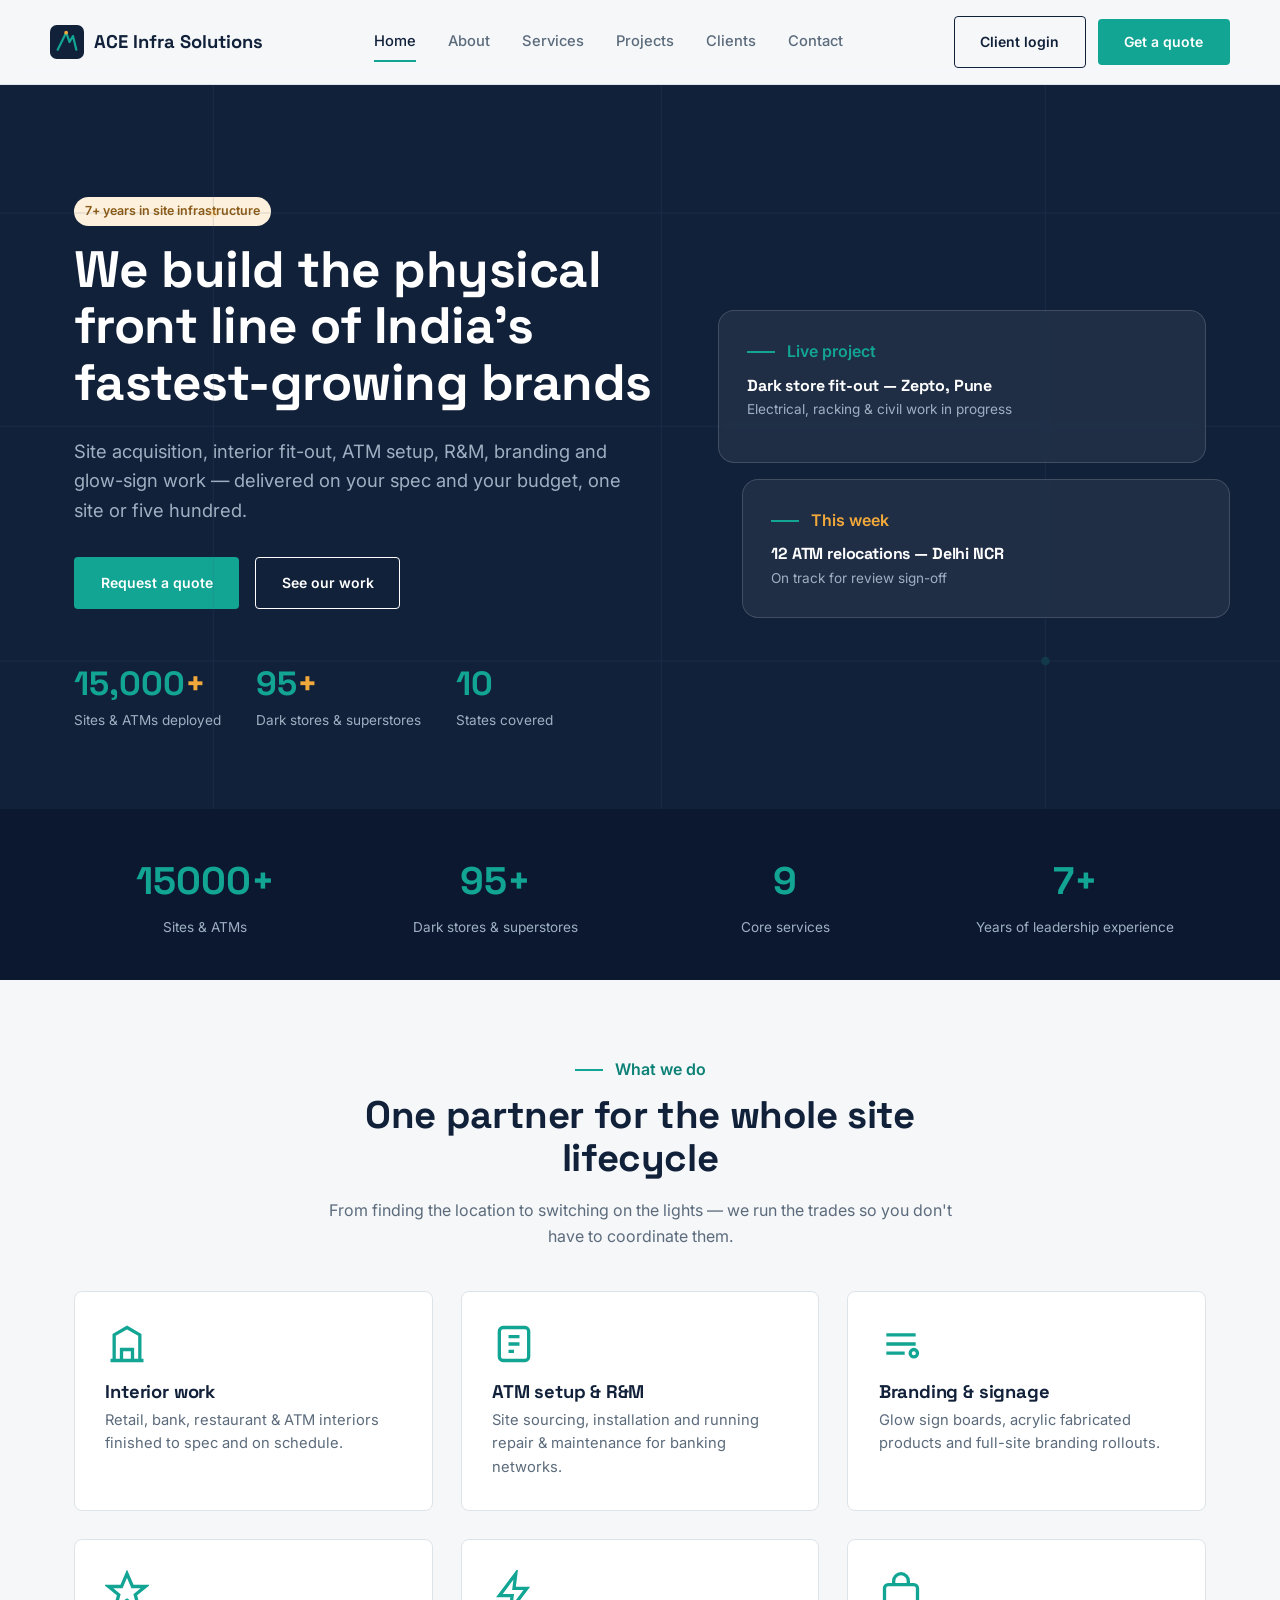
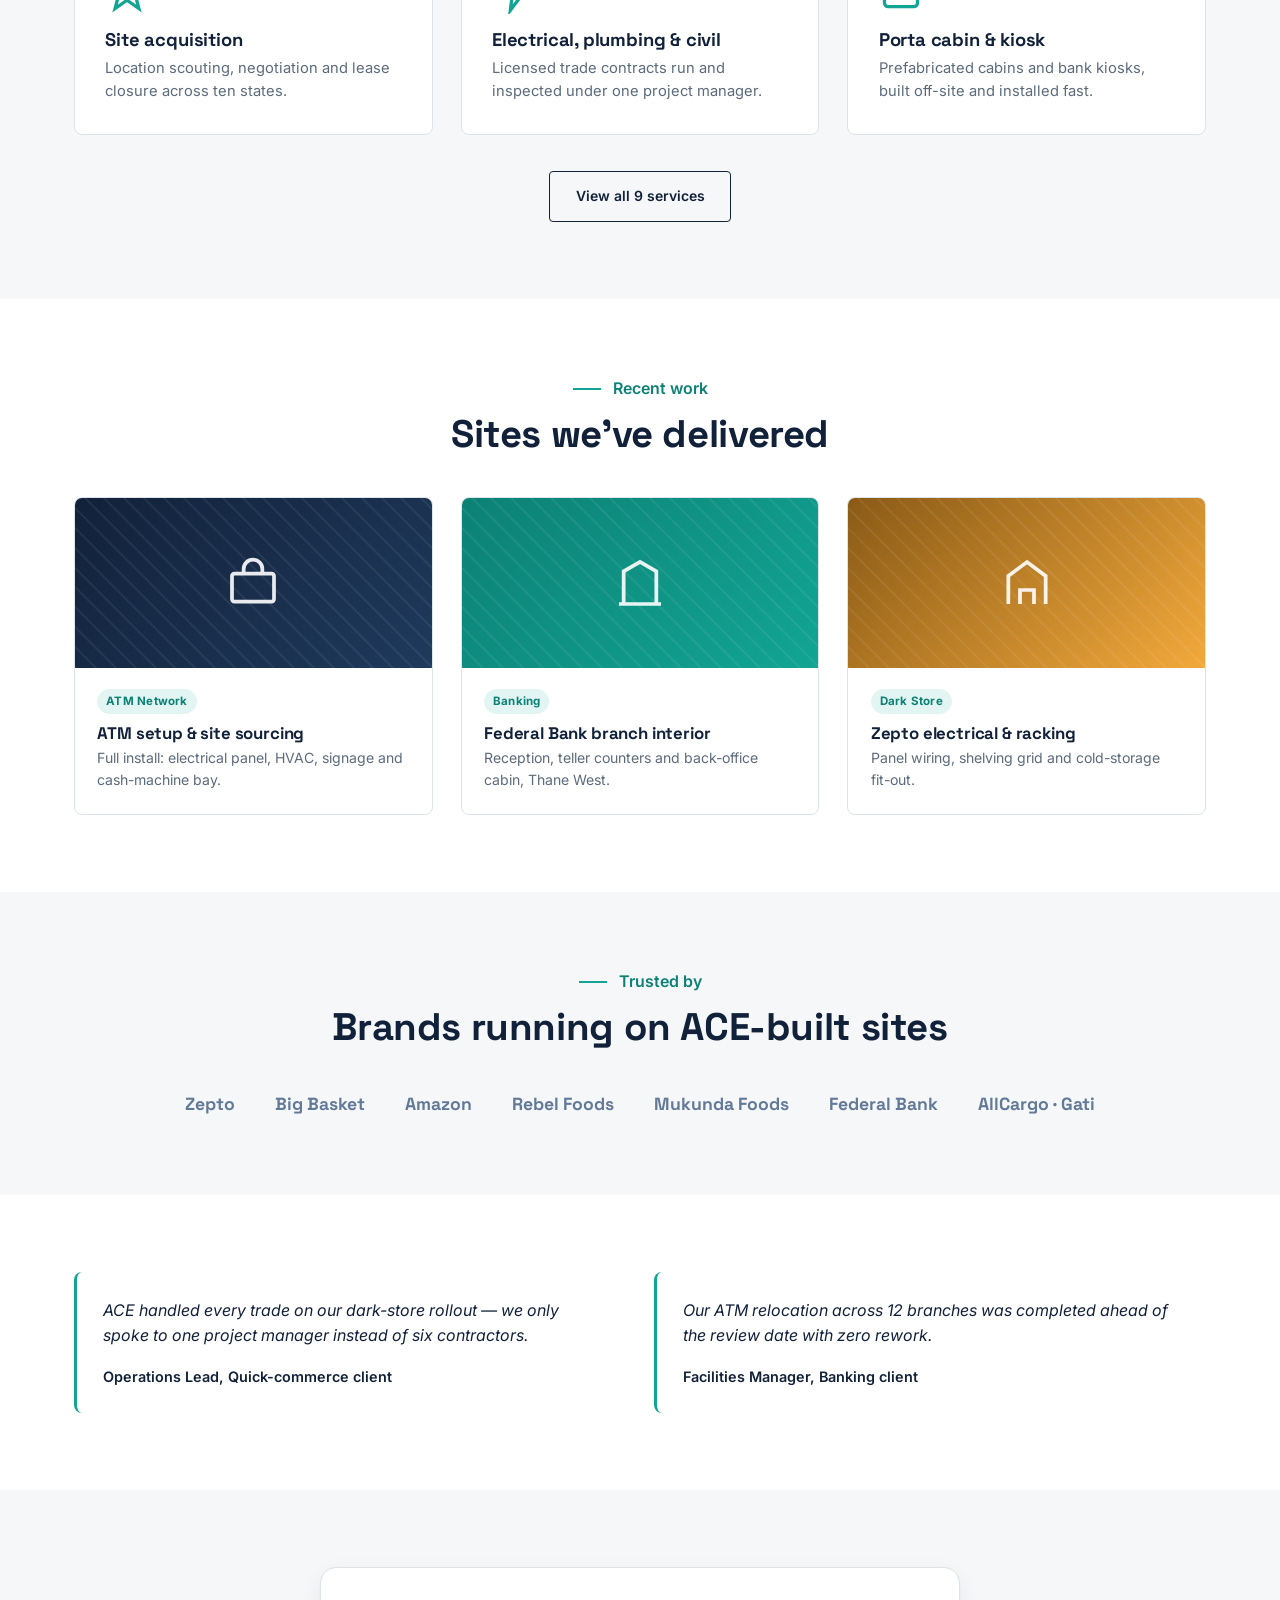
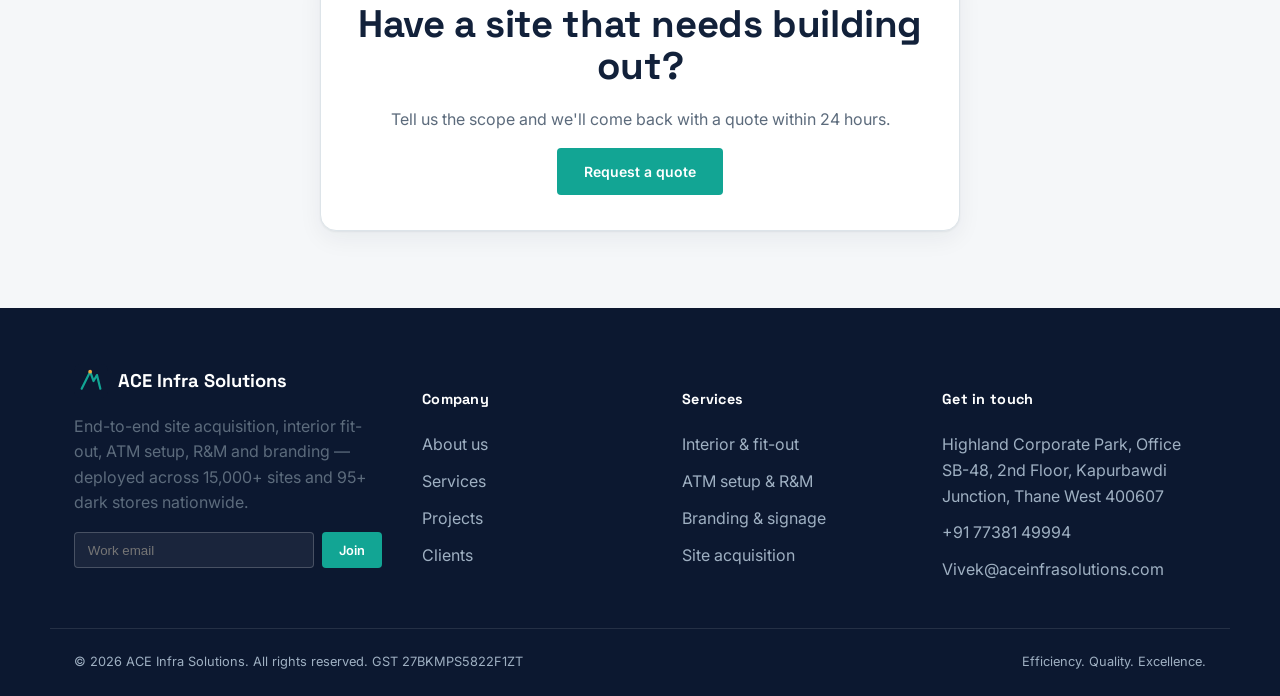
==== index.html @ e37da21c "first commit" ====
<!DOCTYPE html>
<html lang="en">
<head>
<meta charset="UTF-8">
<meta name="viewport" content="width=device-width, initial-scale=1">
<title>ACE Infra Solutions — Site Acquisition, Interior & ATM Fit-out</title>
<meta name="description" content="End-to-end site acquisition, interior fit-out, ATM setup, R&M and branding — deployed across 15,000+ sites and 95+ dark stores nationwide.">
<link rel="preconnect" href="https://fonts.googleapis.com">
<link href="https://fonts.googleapis.com/css2?family=Space+Grotesk:wght@500;600;700&family=Inter:wght@400;500;600;700&display=swap" rel="stylesheet">
<link rel="stylesheet" href="css/style.css">
</head>
<body>

<header class="site-header">
  <div class="container nav">
    <a href="index.html" class="brand">
      <svg class="mark" viewBox="0 0 40 40" fill="none" xmlns="http://www.w3.org/2000/svg">
        <rect width="40" height="40" rx="8" fill="#12213A"/>
        <path d="M9 29L19 9L23 20L27 13L31 29" stroke="#12A594" stroke-width="2.6" stroke-linecap="round" stroke-linejoin="round"/>
        <circle cx="19" cy="9" r="2.2" fill="#F2A93B"/>
      </svg>
      ACE Infra Solutions
    </a>
    <nav class="nav-links" id="nav-links">
      <a href="index.html" class="active">Home</a>
      <a href="about.html">About</a>
      <a href="services.html">Services</a>
      <a href="projects.html">Projects</a>
      <a href="clients.html">Clients</a>
      <a href="contact.html">Contact</a>
    </nav>
    <div class="nav-cta">
      <a href="login.html" class="btn btn-outline" data-auth-link>Client login</a>
      <button class="btn btn-primary" data-open-modal="modal-quote">Get a quote</button>
      <button class="nav-toggle" id="nav-toggle" aria-label="Menu"><span></span><span></span><span></span></button>
    </div>
  </div>
</header>

<section class="hero">
  <svg class="blueprint-lines" viewBox="0 0 1200 700" preserveAspectRatio="none" xmlns="http://www.w3.org/2000/svg">
    <g stroke="#3E5A80" stroke-width="1">
      <line x1="0" y1="120" x2="1200" y2="120"/><line x1="0" y1="320" x2="1200" y2="320"/><line x1="0" y1="540" x2="1200" y2="540"/>
      <line x1="200" y1="0" x2="200" y2="700"/><line x1="620" y1="0" x2="620" y2="700"/><line x1="980" y1="0" x2="980" y2="700"/>
    </g>
    <circle cx="200" cy="120" r="4" fill="#F2A93B"/><circle cx="980" cy="540" r="4" fill="#12A594"/>
  </svg>
  <div class="container hero-grid">
    <div>
      <div class="badge">7+ years in site infrastructure</div>
      <h1 style="margin-top:1rem">We build the physical front line of India's fastest-growing brands</h1>
      <p class="lead">Site acquisition, interior fit-out, ATM setup, R&amp;M, branding and glow-sign work — delivered on your spec and your budget, one site or five hundred.</p>
      <div class="hero-actions">
        <button class="btn btn-primary" data-open-modal="modal-quote">Request a quote</button>
        <a href="projects.html" class="btn btn-outline on-dark">See our work</a>
      </div>
      <div class="hero-stats">
        <div class="hero-stat"><div class="num">15,000<span class="plus">+</span></div><div class="lbl">Sites &amp; ATMs deployed</div></div>
        <div class="hero-stat"><div class="num">95<span class="plus">+</span></div><div class="lbl">Dark stores &amp; superstores</div></div>
        <div class="hero-stat"><div class="num">10</div><div class="lbl">States covered</div></div>
      </div>
    </div>
    <div class="hero-visual">
      <div class="hero-card">
        <div class="eyebrow-line" style="color:#12A594">Live project</div>
        <h4 style="color:#fff;margin-bottom:.3rem">Dark store fit-out — Zepto, Pune</h4>
        <p style="color:#9FB0C2;font-size:.85rem;margin-bottom:.8rem">Electrical, racking &amp; civil work in progress</p>
        <div class="progress-track" style="background:rgba(255,255,255,.12)"><div class="progress-fill" style="width:68%"></div></div>
      </div>
      <div class="hero-card">
        <div class="eyebrow-line" style="color:#F2A93B">This week</div>
        <h4 style="color:#fff;margin-bottom:.3rem">12 ATM relocations — Delhi NCR</h4>
        <p style="color:#9FB0C2;font-size:.85rem;margin:0">On track for review sign-off</p>
      </div>
    </div>
  </div>
</section>

<section class="stat-strip section" style="padding:2.6rem 0">
  <div class="container grid grid-4">
    <div><div class="num">15000+</div><div class="lbl">Sites &amp; ATMs</div></div>
    <div><div class="num">95+</div><div class="lbl">Dark stores &amp; superstores</div></div>
    <div><div class="num">9</div><div class="lbl">Core services</div></div>
    <div><div class="num">7+</div><div class="lbl">Years of leadership experience</div></div>
  </div>
</section>

<section class="section">
  <div class="container">
    <div class="section-head center">
      <div class="eyebrow-line" style="justify-content:center">What we do</div>
      <h2>One partner for the whole site lifecycle</h2>
      <p class="center">From finding the location to switching on the lights — we run the trades so you don't have to coordinate them.</p>
    </div>
    <div class="grid grid-3">
      <div class="service-card reveal">
        <svg class="icon" viewBox="0 0 24 24" fill="none" stroke="currentColor" stroke-width="1.8"><path d="M3 21h18M5 21V7l7-4 7 4v14M9 21v-6h6v6"/></svg>
        <h3>Interior work</h3>
        <p>Retail, bank, restaurant &amp; ATM interiors finished to spec and on schedule.</p>
      </div>
      <div class="service-card reveal">
        <svg class="icon" viewBox="0 0 24 24" fill="none" stroke="currentColor" stroke-width="1.8"><rect x="4" y="3" width="16" height="18" rx="2"/><path d="M9 8h6M9 12h6M9 16h3"/></svg>
        <h3>ATM setup &amp; R&amp;M</h3>
        <p>Site sourcing, installation and running repair &amp; maintenance for banking networks.</p>
      </div>
      <div class="service-card reveal">
        <svg class="icon" viewBox="0 0 24 24" fill="none" stroke="currentColor" stroke-width="1.8"><path d="M4 7h16M4 12h16M4 17h10"/><circle cx="19" cy="17" r="2"/></svg>
        <h3>Branding &amp; signage</h3>
        <p>Glow sign boards, acrylic fabricated products and full-site branding rollouts.</p>
      </div>
      <div class="service-card reveal">
        <svg class="icon" viewBox="0 0 24 24" fill="none" stroke="currentColor" stroke-width="1.8"><path d="M12 2l3 7h7l-5.5 4.5L18.5 21 12 16.5 5.5 21l2-7.5L2 9h7z"/></svg>
        <h3>Site acquisition</h3>
        <p>Location scouting, negotiation and lease closure across ten states.</p>
      </div>
      <div class="service-card reveal">
        <svg class="icon" viewBox="0 0 24 24" fill="none" stroke="currentColor" stroke-width="1.8"><path d="M13 2L4 14h7l-1 8 9-12h-7z"/></svg>
        <h3>Electrical, plumbing &amp; civil</h3>
        <p>Licensed trade contracts run and inspected under one project manager.</p>
      </div>
      <div class="service-card reveal">
        <svg class="icon" viewBox="0 0 24 24" fill="none" stroke="currentColor" stroke-width="1.8"><rect x="3" y="8" width="18" height="12" rx="2"/><path d="M8 8V6a4 4 0 018 0v2"/></svg>
        <h3>Porta cabin &amp; kiosk</h3>
        <p>Prefabricated cabins and bank kiosks, built off-site and installed fast.</p>
      </div>
    </div>
    <div class="center" style="margin-top:2.2rem"><a href="services.html" class="btn btn-outline">View all 9 services</a></div>
  </div>
</section>

<section class="section section-alt">
  <div class="container">
    <div class="section-head center">
      <div class="eyebrow-line" style="justify-content:center">Recent work</div>
      <h2>Sites we've delivered</h2>
    </div>
    <div class="grid grid-3">
      <div class="project-card reveal" onclick="location.href='projects.html'">
        <div class="project-thumb" style="background:linear-gradient(135deg,#12213A,#1F3A5C)"><svg viewBox="0 0 24 24" fill="none" stroke="#fff" stroke-width="1.6"><rect x="3" y="8" width="18" height="12" rx="1"/><path d="M8 8V6a4 4 0 018 0v2M9 14h.01M15 14h.01"/></svg></div>
        <div class="project-body"><span class="project-tag">ATM Network</span><h4>ATM setup &amp; site sourcing</h4><p>Full install: electrical panel, HVAC, signage and cash-machine bay.</p></div>
      </div>
      <div class="project-card reveal" onclick="location.href='projects.html'">
        <div class="project-thumb" style="background:linear-gradient(135deg,#0C8175,#12A594)"><svg viewBox="0 0 24 24" fill="none" stroke="#fff" stroke-width="1.6"><path d="M3 21h18M5 21V7l7-4 7 4v14"/></svg></div>
        <div class="project-body"><span class="project-tag">Banking</span><h4>Federal Bank branch interior</h4><p>Reception, teller counters and back-office cabin, Thane West.</p></div>
      </div>
      <div class="project-card reveal" onclick="location.href='projects.html'">
        <div class="project-thumb" style="background:linear-gradient(135deg,#8A5A16,#F2A93B)"><svg viewBox="0 0 24 24" fill="none" stroke="#fff" stroke-width="1.6"><path d="M4 21V9l8-6 8 6v12M9 21v-6h6v6"/></svg></div>
        <div class="project-body"><span class="project-tag">Dark Store</span><h4>Zepto electrical &amp; racking</h4><p>Panel wiring, shelving grid and cold-storage fit-out.</p></div>
      </div>
    </div>
  </div>
</section>

<section class="section">
  <div class="container">
    <div class="section-head center">
      <div class="eyebrow-line" style="justify-content:center">Trusted by</div>
      <h2>Brands running on ACE-built sites</h2>
    </div>
    <div class="client-strip">
      <span class="client-logo">Zepto</span><span class="client-logo">Big Basket</span><span class="client-logo">Amazon</span>
      <span class="client-logo">Rebel Foods</span><span class="client-logo">Mukunda Foods</span><span class="client-logo">Federal Bank</span><span class="client-logo">AllCargo · Gati</span>
    </div>
  </div>
</section>

<section class="section section-alt">
  <div class="container">
    <div class="grid grid-2">
      <div class="testimonial reveal">
        <p>ACE handled every trade on our dark-store rollout — we only spoke to one project manager instead of six contractors.</p>
        <div class="who">Operations Lead, Quick-commerce client</div>
      </div>
      <div class="testimonial reveal">
        <p>Our ATM relocation across 12 branches was completed ahead of the review date with zero rework.</p>
        <div class="who">Facilities Manager, Banking client</div>
      </div>
    </div>
  </div>
</section>

<section class="section">
  <div class="container form-card center" style="max-width:640px">
    <h2>Have a site that needs building out?</h2>
    <p class="center">Tell us the scope and we'll come back with a quote within 24 hours.</p>
    <button class="btn btn-primary" data-open-modal="modal-quote">Request a quote</button>
  </div>
</section>

<footer class="site-footer">
  <div class="container footer-grid">
    <div>
      <div class="brand" style="color:#fff;margin-bottom:1rem">
        <svg class="mark" viewBox="0 0 40 40" fill="none"><rect width="40" height="40" rx="8" fill="#0C1830"/><path d="M9 29L19 9L23 20L27 13L31 29" stroke="#12A594" stroke-width="2.6" stroke-linecap="round" stroke-linejoin="round"/><circle cx="19" cy="9" r="2.2" fill="#F2A93B"/></svg>
        ACE Infra Solutions
      </div>
      <p style="max-width:32ch">End-to-end site acquisition, interior fit-out, ATM setup, R&amp;M and branding — deployed across 15,000+ sites and 95+ dark stores nationwide.</p>
      <form id="newsletter-form" style="display:flex;gap:.5rem;margin-top:1rem;max-width:340px">
        <input type="email" required placeholder="Work email" style="flex:1;padding:.6rem .8rem;border-radius:4px;border:1px solid rgba(255,255,255,.2);background:rgba(255,255,255,.06);color:#fff">
        <button class="btn btn-primary btn-sm" type="submit">Join</button>
      </form>
    </div>
    <div>
      <h5>Company</h5>
      <ul><li><a href="about.html">About us</a></li><li><a href="services.html">Services</a></li><li><a href="projects.html">Projects</a></li><li><a href="clients.html">Clients</a></li></ul>
    </div>
    <div>
      <h5>Services</h5>
      <ul><li><a href="services.html#interior">Interior &amp; fit-out</a></li><li><a href="services.html#atm">ATM setup &amp; R&amp;M</a></li><li><a href="services.html#branding">Branding &amp; signage</a></li><li><a href="services.html#acquisition">Site acquisition</a></li></ul>
    </div>
    <div>
      <h5>Get in touch</h5>
      <ul>
        <li>Highland Corporate Park, Office SB-48, 2nd Floor, Kapurbawdi Junction, Thane West 400607</li>
        <li>+91 77381 49994</li>
        <li>Vivek@aceinfrasolutions.com</li>
      </ul>
    </div>
  </div>
  <div class="container footer-bottom">
    <span>&copy; <span data-year></span> ACE Infra Solutions. All rights reserved. GST 27BKMPS5822F1ZT</span>
    <span>Efficiency. Quality. Excellence.</span>
  </div>
</footer>

<div class="modal-overlay" id="modal-quote">
  <div class="modal" role="dialog" aria-modal="true" aria-labelledby="quote-title">
    <button class="modal-close" data-close-modal aria-label="Close">&times;</button>
    <h3 id="quote-title">Request a project quote</h3>
    <p class="modal-sub">Tell us about the site and we'll respond within 24 hours.</p>
    <form data-quote-form>
      <div class="form-row">
        <div class="form-field"><label>Full name</label><input name="name" required></div>
        <div class="form-field"><label>Company</label><input name="company"></div>
      </div>
      <div class="form-row">
        <div class="form-field"><label>Service needed</label>
          <select name="service">
            <option>Interior Work</option><option>ATM Setup &amp; R&amp;M</option><option>Site Acquisition</option>
            <option>Branding &amp; Glow Sign</option><option>Cloud Kitchen Fit-out</option><option>Electrical / Plumbing / Civil</option>
          </select>
        </div>
        <div class="form-field"><label>City</label><input name="city" required></div>
      </div>
      <div class="form-field"><label>Project details</label><textarea name="message" rows="3" placeholder="Number of sites, timeline, budget..."></textarea></div>
      <button class="btn btn-primary btn-block" type="submit">Submit request</button>
    </form>
  </div>
</div>

<script src="js/main.js"></script>
</body>
</html>
---- css/style.css ----
/* ============================================================
   ACE INFRA SOLUTIONS — Design Tokens
   Change --logo-primary / --logo-accent-1 / --logo-accent-2 to
   re-theme the entire site from a new logo's colors.
   ============================================================ */
:root {
  /* ---- Brand tokens (edit these 3 to re-skin from a new logo) ---- */
  --logo-primary: #12213a; /* deep navy   – from ACE logo mark   */
  --logo-accent-1: #12a594; /* teal        – site/report slides   */
  --logo-accent-2: #f2a93b; /* amber       – call-outs, warnings  */

  /* ---- Derived surface / text scale (rarely need editing) ---- */
  --color-primary: var(--logo-primary);
  --color-primary-700: #0c1830;
  --color-primary-500: #1f3a5c;
  --color-primary-300: #3e5a80;
  --color-accent: var(--logo-accent-1);
  --color-accent-600: #0c8175;
  --color-accent-100: #e3f5f2;
  --color-warn: var(--logo-accent-2);
  --color-warn-100: #fdf0dc;

  --color-bg: #f5f7f9;
  --color-surface: #ffffff;
  --color-surface-alt: #eef2f5;
  --color-border: #dde4e9;
  --color-text: #12213a;
  --color-text-muted: #5c6b7c;
  --color-text-on-dark: #f5f7f9;
  --color-text-on-dark-muted: #9fb0c2;

  --color-success: #1c9a6c;
  --color-danger: #d8534a;

  /* ---- Type ---- */
  --font-display: "Space Grotesk", "Inter", sans-serif;
  --font-body: "Inter", sans-serif;
  --font-mono: "JetBrains Mono", monospace;

  /* ---- Scale ---- */
  --step--1: 0.875rem;
  --step-0: 1rem;
  --step-1: 1.25rem;
  --step-2: 1.75rem;
  --step-3: 2.5rem;
  --step-4: 3.5rem;
  --step-5: 4.75rem;

  --radius-s: 4px;
  --radius-m: 8px;
  --radius-l: 16px;

  --shadow-card:
    0 1px 2px rgba(18, 33, 58, 0.06), 0 8px 24px rgba(18, 33, 58, 0.06);
  --shadow-pop: 0 20px 60px rgba(12, 24, 48, 0.25);

  --container: 1180px;
  --ease: cubic-bezier(0.4, 0, 0.2, 1);
}

@media (prefers-reduced-motion: reduce) {
  * {
    animation-duration: 0.001ms !important;
    animation-iteration-count: 1 !important;
    transition-duration: 0.001ms !important;
    scroll-behavior: auto !important;
  }
}

*,
*::before,
*::after {
  box-sizing: border-box;
}
html {
  scroll-behavior: smooth;
}
body {
  margin: 0;
  font-family: var(--font-body);
  color: var(--color-text);
  background: var(--color-bg);
  line-height: 1.6;
  -webkit-font-smoothing: antialiased;
}
h1,
h2,
h3,
h4 {
  font-family: var(--font-display);
  color: var(--color-primary);
  line-height: 1.1;
  margin: 0 0 0.5em;
  letter-spacing: -0.01em;
}
h1 {
  font-size: clamp(2.2rem, 4vw, var(--step-5));
}
h2 {
  font-size: clamp(1.7rem, 3vw, var(--step-3));
}
h3 {
  font-size: var(--step-2);
}
p {
  margin: 0 0 1em;
  color: var(--color-text-muted);
  max-width: 65ch;
}
a {
  color: inherit;
  text-decoration: none;
}
img,
svg {
  max-width: 100%;
  display: block;
}
ul {
  padding: 0;
  margin: 0;
  list-style: none;
}
button {
  font-family: inherit;
  cursor: pointer;
}
:focus-visible {
  outline: 3px solid var(--color-accent);
  outline-offset: 2px;
}

.container {
  max-width: var(--container);
  margin: 0 auto;
  padding: 0 1.5rem;
}
.section {
  padding: clamp(3rem, 6vw, 6rem) 0;
}
.section-alt {
  background: var(--color-surface);
}
.eyebrow-line {
  display: flex;
  align-items: center;
  gap: 0.75rem;
  color: var(--color-accent-600);
  font-weight: 600;
  margin-bottom: 0.75rem;
}
.eyebrow-line::before {
  content: "";
  width: 28px;
  height: 2px;
  background: var(--color-accent);
}

.btn {
  display: inline-flex;
  align-items: center;
  justify-content: center;
  gap: 0.5rem;
  padding: 0.85rem 1.6rem;
  border-radius: var(--radius-s);
  font-weight: 600;
  border: 1px solid transparent;
  transition:
    transform 0.18s var(--ease),
    background 0.18s var(--ease),
    border-color 0.18s var(--ease);
  font-size: var(--step--1);
}
.btn:hover {
  transform: translateY(-2px);
}
.btn-primary {
  background: var(--color-accent);
  color: #fff;
}
.btn-primary:hover {
  background: var(--color-accent-600);
}
.btn-outline {
  background: transparent;
  border-color: currentColor;
  color: var(--color-primary);
}
.btn-outline.on-dark {
  color: #fff;
}
.btn-ghost {
  background: rgba(255, 255, 255, 0.08);
  color: #fff;
  border-color: rgba(255, 255, 255, 0.35);
}
.btn-block {
  width: 100%;
}
.btn-sm {
  padding: 0.55rem 1rem;
  font-size: 0.8rem;
}
.btn-danger {
  background: var(--color-danger);
  color: #fff;
}

/* ---------------- Header ---------------- */
.site-header {
  position: sticky;
  top: 0;
  z-index: 200;
  background: rgba(245, 247, 249, 0.85);
  backdrop-filter: blur(10px);
  border-bottom: 1px solid var(--color-border);
}
.nav {
  display: flex;
  align-items: center;
  justify-content: space-between;
  padding: 1rem 0;
}
.brand {
  display: flex;
  align-items: center;
  gap: 0.6rem;
  font-family: var(--font-display);
  font-weight: 700;
  font-size: 1.15rem;
  color: var(--color-primary);
}
.brand .mark {
  width: 34px;
  height: 34px;
}
.nav-links {
  display: flex;
  gap: 2rem;
  align-items: center;
}
.nav-links a {
  font-weight: 500;
  font-size: 0.92rem;
  color: var(--color-text-muted);
  position: relative;
  padding: 0.3rem 0;
}
.nav-links a:hover,
.nav-links a.active {
  color: var(--color-primary);
}
.nav-links a.active::after {
  content: "";
  position: absolute;
  left: 0;
  right: 0;
  bottom: -4px;
  height: 2px;
  background: var(--color-accent);
}
.nav-cta {
  display: flex;
  gap: 0.75rem;
  align-items: center;
}
.nav-toggle {
  display: none;
  background: none;
  border: none;
  width: 40px;
  height: 40px;
  position: relative;
}
.nav-toggle span {
  position: absolute;
  left: 8px;
  right: 8px;
  height: 2px;
  background: var(--color-primary);
  transition:
    transform 0.25s var(--ease),
    opacity 0.25s var(--ease);
}
.nav-toggle span:nth-child(1) {
  top: 13px;
}
.nav-toggle span:nth-child(2) {
  top: 19px;
}
.nav-toggle span:nth-child(3) {
  top: 25px;
}
.nav-toggle.open span:nth-child(1) {
  transform: translateY(6px) rotate(45deg);
}
.nav-toggle.open span:nth-child(2) {
  opacity: 0;
}
.nav-toggle.open span:nth-child(3) {
  transform: translateY(-6px) rotate(-45deg);
}

@media (max-width: 900px) {
  .nav-links {
    position: fixed;
    inset: 68px 0 0 0;
    background: var(--color-primary);
    flex-direction: column;
    justify-content: flex-start;
    padding: 2rem 1.5rem;
    gap: 1.5rem;
    transform: translateX(100%);
    transition: transform 0.35s var(--ease);
  }
  .nav-links.open {
    transform: translateX(0);
  }
  .nav-links a {
    color: var(--color-text-on-dark-muted);
    font-size: 1.1rem;
  }
  .nav-links a:hover,
  .nav-links a.active {
    color: #fff;
  }
  .nav-toggle {
    display: block;
  }
  .nav-cta .btn-outline {
    display: none;
  }
}

/* ---------------- Hero ---------------- */
.hero {
  position: relative;
  overflow: hidden;
  background: var(--color-primary);
  color: #fff;
  padding: clamp(4rem, 10vw, 7rem) 0 clamp(3rem, 6vw, 5rem);
}
.hero-grid {
  display: grid;
  grid-template-columns: 1.1fr 0.9fr;
  gap: 3rem;
  align-items: center;
}
.hero h1 {
  color: #fff;
}
.hero p.lead {
  color: var(--color-text-on-dark-muted);
  font-size: 1.15rem;
  max-width: 46ch;
}
.hero-actions {
  display: flex;
  gap: 1rem;
  margin-top: 2rem;
  flex-wrap: wrap;
}
.blueprint-lines {
  position: absolute;
  inset: 0;
  opacity: 0.18;
  pointer-events: none;
}
.hero-stats {
  display: flex;
  gap: 2.2rem;
  margin-top: 3rem;
  flex-wrap: wrap;
}
.hero-stat .num {
  font-family: var(--font-display);
  font-size: 2.1rem;
  font-weight: 700;
  color: var(--color-accent);
}
.hero-stat .num .plus {
  color: var(--color-warn);
}
.hero-stat .lbl {
  color: var(--color-text-on-dark-muted);
  font-size: 0.85rem;
}
.hero-visual {
  position: relative;
}
.hero-card {
  background: rgba(255, 255, 255, 0.06);
  border: 1px solid rgba(255, 255, 255, 0.15);
  border-radius: var(--radius-l);
  padding: 1.75rem;
  backdrop-filter: blur(6px);
}
.hero-card + .hero-card {
  margin-top: 1rem;
  transform: translateX(1.5rem);
}

@media (max-width: 900px) {
  .hero-grid {
    grid-template-columns: 1fr;
  }
  .hero-card + .hero-card {
    transform: none;
  }
}

/* ---------------- Cards / grids ---------------- */
.grid {
  display: grid;
  gap: 1.75rem;
}
.grid-3 {
  grid-template-columns: repeat(3, 1fr);
}
.grid-4 {
  grid-template-columns: repeat(4, 1fr);
}
.grid-2 {
  grid-template-columns: repeat(2, 1fr);
}
@media (max-width: 900px) {
  .grid-3,
  .grid-4 {
    grid-template-columns: repeat(2, 1fr);
  }
}
@media (max-width: 600px) {
  .grid-3,
  .grid-4,
  .grid-2 {
    grid-template-columns: 1fr;
  }
}

.service-card {
  background: var(--color-surface);
  border: 1px solid var(--color-border);
  border-radius: var(--radius-m);
  padding: 1.9rem;
  transition:
    border-color 0.2s var(--ease),
    transform 0.2s var(--ease);
}
.service-card:hover {
  border-color: var(--color-accent);
  transform: translateY(-4px);
}
.service-card .icon {
  width: 44px;
  height: 44px;
  color: var(--color-accent);
  margin-bottom: 1rem;
}
.service-card h3 {
  font-size: 1.15rem;
  margin-bottom: 0.4rem;
}
.service-card p {
  font-size: 0.92rem;
  margin: 0;
}

.stat-strip {
  background: var(--color-primary-700);
  color: #fff;
}
.stat-strip .grid-4 {
  text-align: center;
}
.stat-strip .num {
  font-family: var(--font-display);
  font-size: 2.4rem;
  font-weight: 700;
  color: var(--color-accent);
}
.stat-strip .lbl {
  color: var(--color-text-on-dark-muted);
  font-size: 0.85rem;
  margin-top: 0.3rem;
}

.region-card {
  background: var(--color-surface);
  border: 1px solid var(--color-border);
  border-radius: var(--radius-m);
  padding: 1.5rem;
}
.region-card h4 {
  font-family: var(--font-display);
  color: var(--color-primary);
  margin-bottom: 0.6rem;
  font-size: 1rem;
  display: flex;
  align-items: center;
  gap: 0.5rem;
}
.region-card ul li {
  color: var(--color-text-muted);
  font-size: 0.9rem;
  padding: 0.25rem 0;
  border-top: 1px dashed var(--color-border);
}
.region-card ul li:first-child {
  border-top: none;
}

.timeline {
  position: relative;
  padding-left: 2.2rem;
}
.timeline::before {
  content: "";
  position: absolute;
  left: 9px;
  top: 6px;
  bottom: 6px;
  width: 2px;
  background: var(--color-border);
}
.timeline-item {
  position: relative;
  padding-bottom: 2rem;
}
.timeline-item::before {
  content: "";
  position: absolute;
  left: -2.2rem;
  top: 2px;
  width: 20px;
  height: 20px;
  border-radius: 50%;
  background: var(--color-surface);
  border: 3px solid var(--color-accent);
}
.timeline-item h4 {
  margin-bottom: 0.25rem;
  font-family: var(--font-display);
  color: var(--color-primary);
}

.project-card {
  background: var(--color-surface);
  border: 1px solid var(--color-border);
  border-radius: var(--radius-m);
  overflow: hidden;
  cursor: pointer;
  transition:
    transform 0.2s var(--ease),
    box-shadow 0.2s var(--ease);
}
.project-card:hover {
  transform: translateY(-5px);
  box-shadow: var(--shadow-card);
}
.project-thumb {
  height: 170px;
  display: flex;
  align-items: center;
  justify-content: center;
  color: #fff;
  position: relative;
  overflow: hidden;
}
.project-thumb svg {
  width: 56px;
  height: 56px;
  opacity: 0.9;
}
.project-thumb::after {
  content: "";
  position: absolute;
  inset: 0;
  background: repeating-linear-gradient(
    45deg,
    rgba(255, 255, 255, 0.06) 0 2px,
    transparent 2px 14px
  );
}
.project-body {
  padding: 1.2rem 1.4rem 1.4rem;
}
.project-tag {
  display: inline-block;
  font-size: 0.72rem;
  font-weight: 700;
  letter-spacing: 0.02em;
  color: var(--color-accent-600);
  background: var(--color-accent-100);
  padding: 0.2rem 0.55rem;
  border-radius: 100px;
  margin-bottom: 0.6rem;
}
.project-body h4 {
  font-family: var(--font-display);
  font-size: 1.05rem;
  margin-bottom: 0.3rem;
  color: var(--color-primary);
}
.project-body p {
  font-size: 0.88rem;
  margin: 0;
}

.client-strip {
  display: flex;
  flex-wrap: wrap;
  gap: 1rem 2.5rem;
  align-items: center;
  justify-content: center;
}
.client-logo {
  font-family: var(--font-display);
  font-weight: 700;
  color: var(--color-primary-300);
  font-size: 1.1rem;
  opacity: 0.8;
}

.testimonial {
  background: var(--color-surface);
  border-left: 3px solid var(--color-accent);
  border-radius: var(--radius-m);
  padding: 1.6rem;
}
.testimonial p {
  font-style: italic;
  color: var(--color-text);
}
.testimonial .who {
  font-weight: 600;
  color: var(--color-primary);
  font-size: 0.9rem;
}

/* ---------------- Forms ---------------- */
.form-field {
  margin-bottom: 1.1rem;
  text-align: left;
}
.form-field label {
  display: block;
  font-size: 0.85rem;
  font-weight: 600;
  margin-bottom: 0.4rem;
  color: var(--color-primary);
}
.form-field input,
.form-field select,
.form-field textarea {
  width: 100%;
  padding: 0.75rem 0.9rem;
  border-radius: var(--radius-s);
  border: 1px solid var(--color-border);
  font-family: inherit;
  font-size: 0.95rem;
  background: var(--color-surface);
  color: var(--color-text);
  transition:
    border-color 0.15s var(--ease),
    box-shadow 0.15s var(--ease);
}
.form-field input:focus,
.form-field select:focus,
.form-field textarea:focus {
  border-color: var(--color-accent);
  box-shadow: 0 0 0 3px var(--color-accent-100);
  outline: none;
}
.form-field .hint {
  font-size: 0.75rem;
  color: var(--color-text-muted);
  margin-top: 0.3rem;
}
.form-row {
  display: grid;
  grid-template-columns: 1fr 1fr;
  gap: 1rem;
}
@media (max-width: 600px) {
  .form-row {
    grid-template-columns: 1fr;
  }
}
.form-card {
  background: var(--color-surface);
  border: 1px solid var(--color-border);
  border-radius: var(--radius-l);
  padding: 2.2rem;
  box-shadow: var(--shadow-card);
}

/* ---------------- Footer ---------------- */
.site-footer {
  background: var(--color-primary-700);
  color: var(--color-text-on-dark-muted);
  padding: 3.5rem 0 1.5rem;
}
.footer-grid {
  display: grid;
  grid-template-columns: 1.4fr 1fr 1fr 1.2fr;
  gap: 2.5rem;
}
.footer-grid h5 {
  color: #fff;
  font-family: var(--font-display);
  font-size: 0.9rem;
  margin-bottom: 1rem;
  letter-spacing: 0.02em;
}
.footer-grid ul li {
  padding: 0.35rem 0;
}
.footer-grid ul li a:hover {
  color: #fff;
}
.footer-bottom {
  border-top: 1px solid rgba(255, 255, 255, 0.1);
  margin-top: 2.5rem;
  padding-top: 1.4rem;
  display: flex;
  justify-content: space-between;
  flex-wrap: wrap;
  gap: 1rem;
  font-size: 0.8rem;
}
@media (max-width: 800px) {
  .footer-grid {
    grid-template-columns: 1fr 1fr;
  }
}

/* ---------------- Modal / popups ---------------- */
.modal-overlay {
  position: fixed;
  inset: 0;
  background: rgba(12, 24, 48, 0.55);
  backdrop-filter: blur(3px);
  display: flex;
  align-items: center;
  justify-content: center;
  z-index: 1000;
  opacity: 0;
  pointer-events: none;
  transition: opacity 0.25s var(--ease);
  padding: 1.5rem;
}
.modal-overlay.open {
  opacity: 1;
  pointer-events: auto;
}
.modal {
  background: var(--color-surface);
  border-radius: var(--radius-l);
  max-width: 480px;
  width: 100%;
  padding: 2.2rem;
  position: relative;
  transform: translateY(16px) scale(0.98);
  transition: transform 0.3s var(--ease);
  box-shadow: var(--shadow-pop);
  max-height: 90vh;
  overflow-y: auto;
}
.modal-overlay.open .modal {
  transform: translateY(0) scale(1);
}
.modal-close {
  position: absolute;
  top: 1rem;
  right: 1rem;
  background: none;
  border: none;
  width: 32px;
  height: 32px;
  color: var(--color-text-muted);
}
.modal h3 {
  margin-bottom: 0.3rem;
}
.modal .modal-sub {
  color: var(--color-text-muted);
  font-size: 0.9rem;
  margin-bottom: 1.4rem;
}

.toast-wrap {
  position: fixed;
  top: 1.5rem;
  right: 1.5rem;
  z-index: 1100;
  display: flex;
  flex-direction: column;
  gap: 0.6rem;
}
.toast {
  background: var(--color-primary);
  color: #fff;
  padding: 0.9rem 1.2rem;
  border-radius: var(--radius-s);
  font-size: 0.88rem;
  box-shadow: var(--shadow-pop);
  display: flex;
  align-items: center;
  gap: 0.6rem;
  transform: translateX(120%);
  transition: transform 0.35s var(--ease);
  border-left: 3px solid var(--color-accent);
}
.toast.show {
  transform: translateX(0);
}
.toast.success {
  border-left-color: var(--color-success);
}
.toast.error {
  border-left-color: var(--color-danger);
}

/* ---------------- Utility ---------------- */
.center {
  text-align: center;
  margin-left: auto;
  margin-right: auto;
}
.muted {
  color: var(--color-text-muted);
}
.mt-0 {
  margin-top: 0;
}
.mb-0 {
  margin-bottom: 0;
}
.section-head {
  max-width: 640px;
  margin-bottom: 2.6rem;
}
.section-head.center {
  margin-left: auto;
  margin-right: auto;
  text-align: center;
}
.reveal {
  opacity: 0;
  transform: translateY(18px);
  transition:
    opacity 0.6s var(--ease),
    transform 0.6s var(--ease);
}
.reveal.in {
  opacity: 1;
  transform: none;
}
.badge {
  display: inline-flex;
  align-items: center;
  gap: 0.4rem;
  background: var(--color-warn-100);
  color: #8a5a16;
  font-size: 0.78rem;
  font-weight: 600;
  padding: 0.3rem 0.7rem;
  border-radius: 100px;
}
hr.rule {
  border: none;
  border-top: 1px solid var(--color-border);
  margin: 2.5rem 0;
}

/* breadcrumb / page header used on inner pages */
.page-head {
  background: var(--color-primary);
  color: #fff;
  padding: 3.2rem 0 2.6rem;
}
.page-head .crumb {
  color: var(--color-text-on-dark-muted);
  font-size: 0.85rem;
  margin-bottom: 0.6rem;
}
.page-head .crumb a:hover {
  color: #fff;
}
.page-head h1 {
  color: #fff;
  margin-bottom: 0.4rem;
}
.page-head p {
  color: var(--color-text-on-dark-muted);
  margin: 0;
}
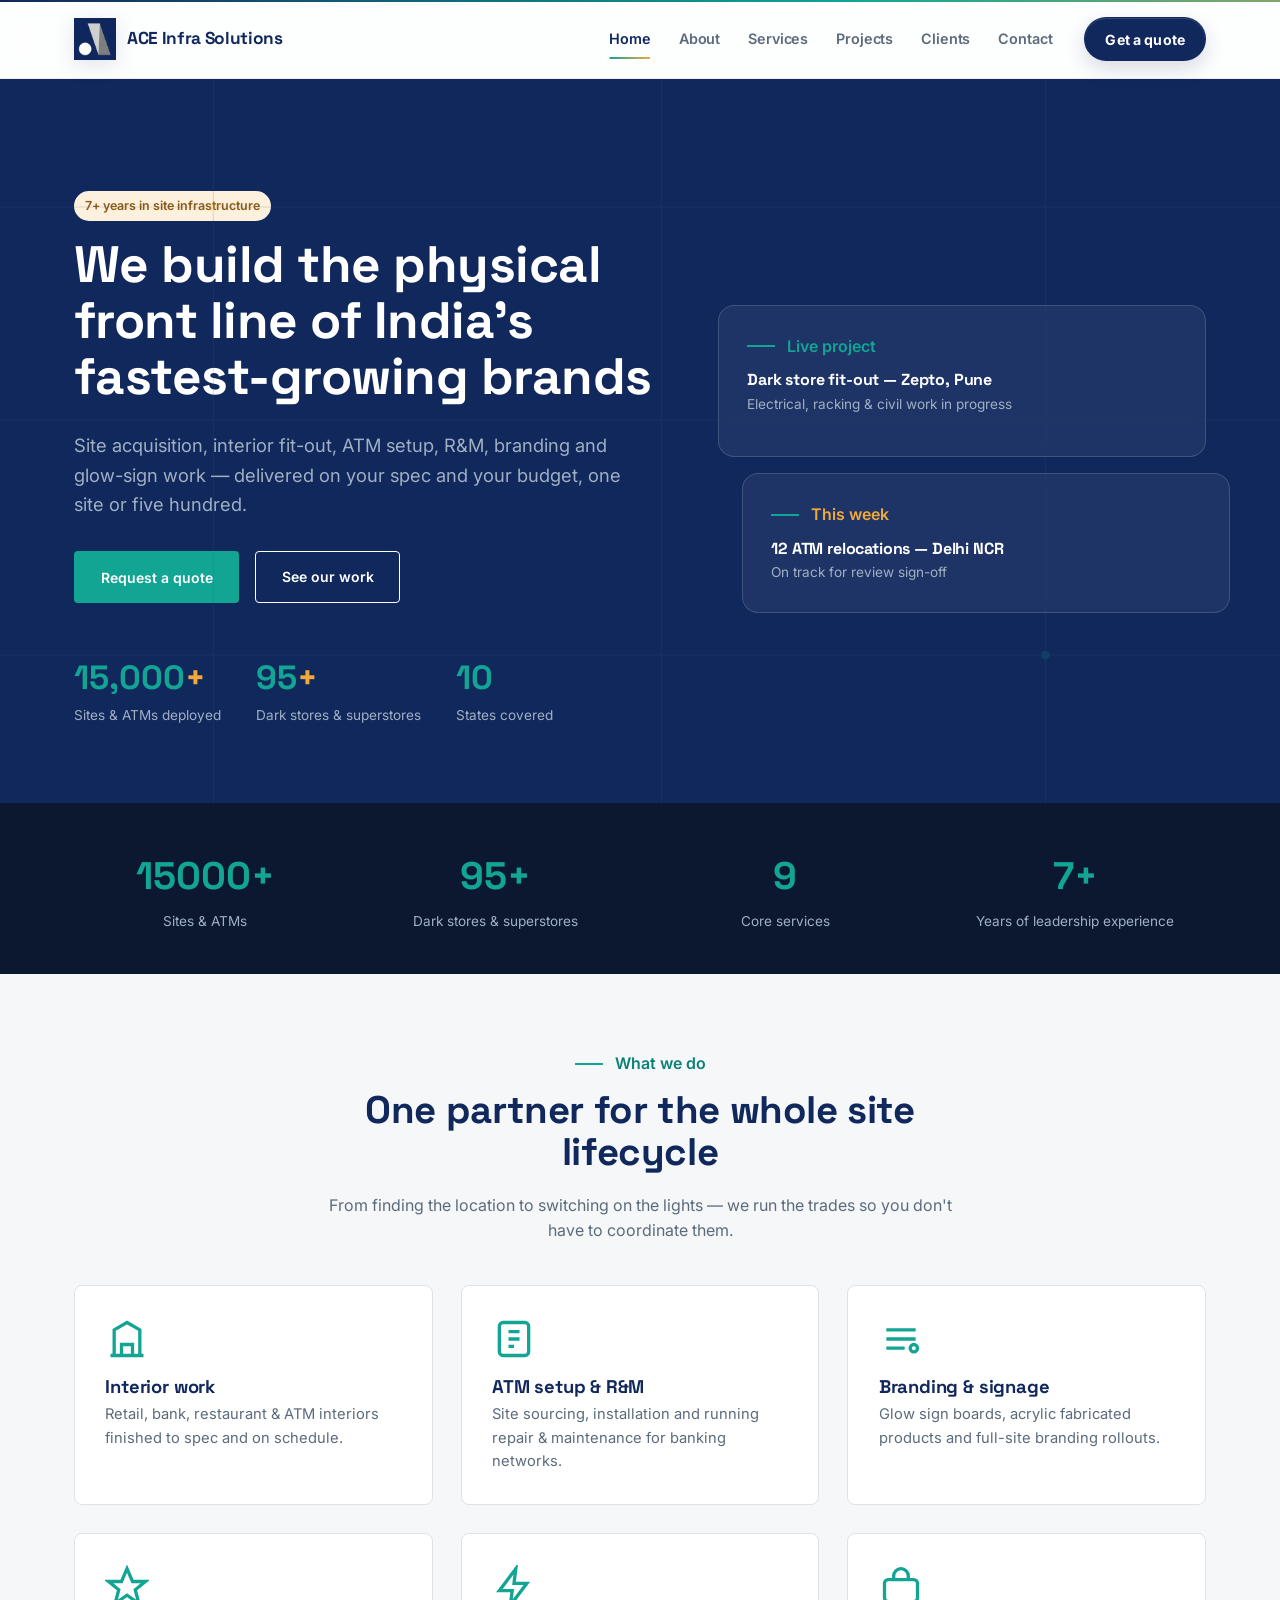
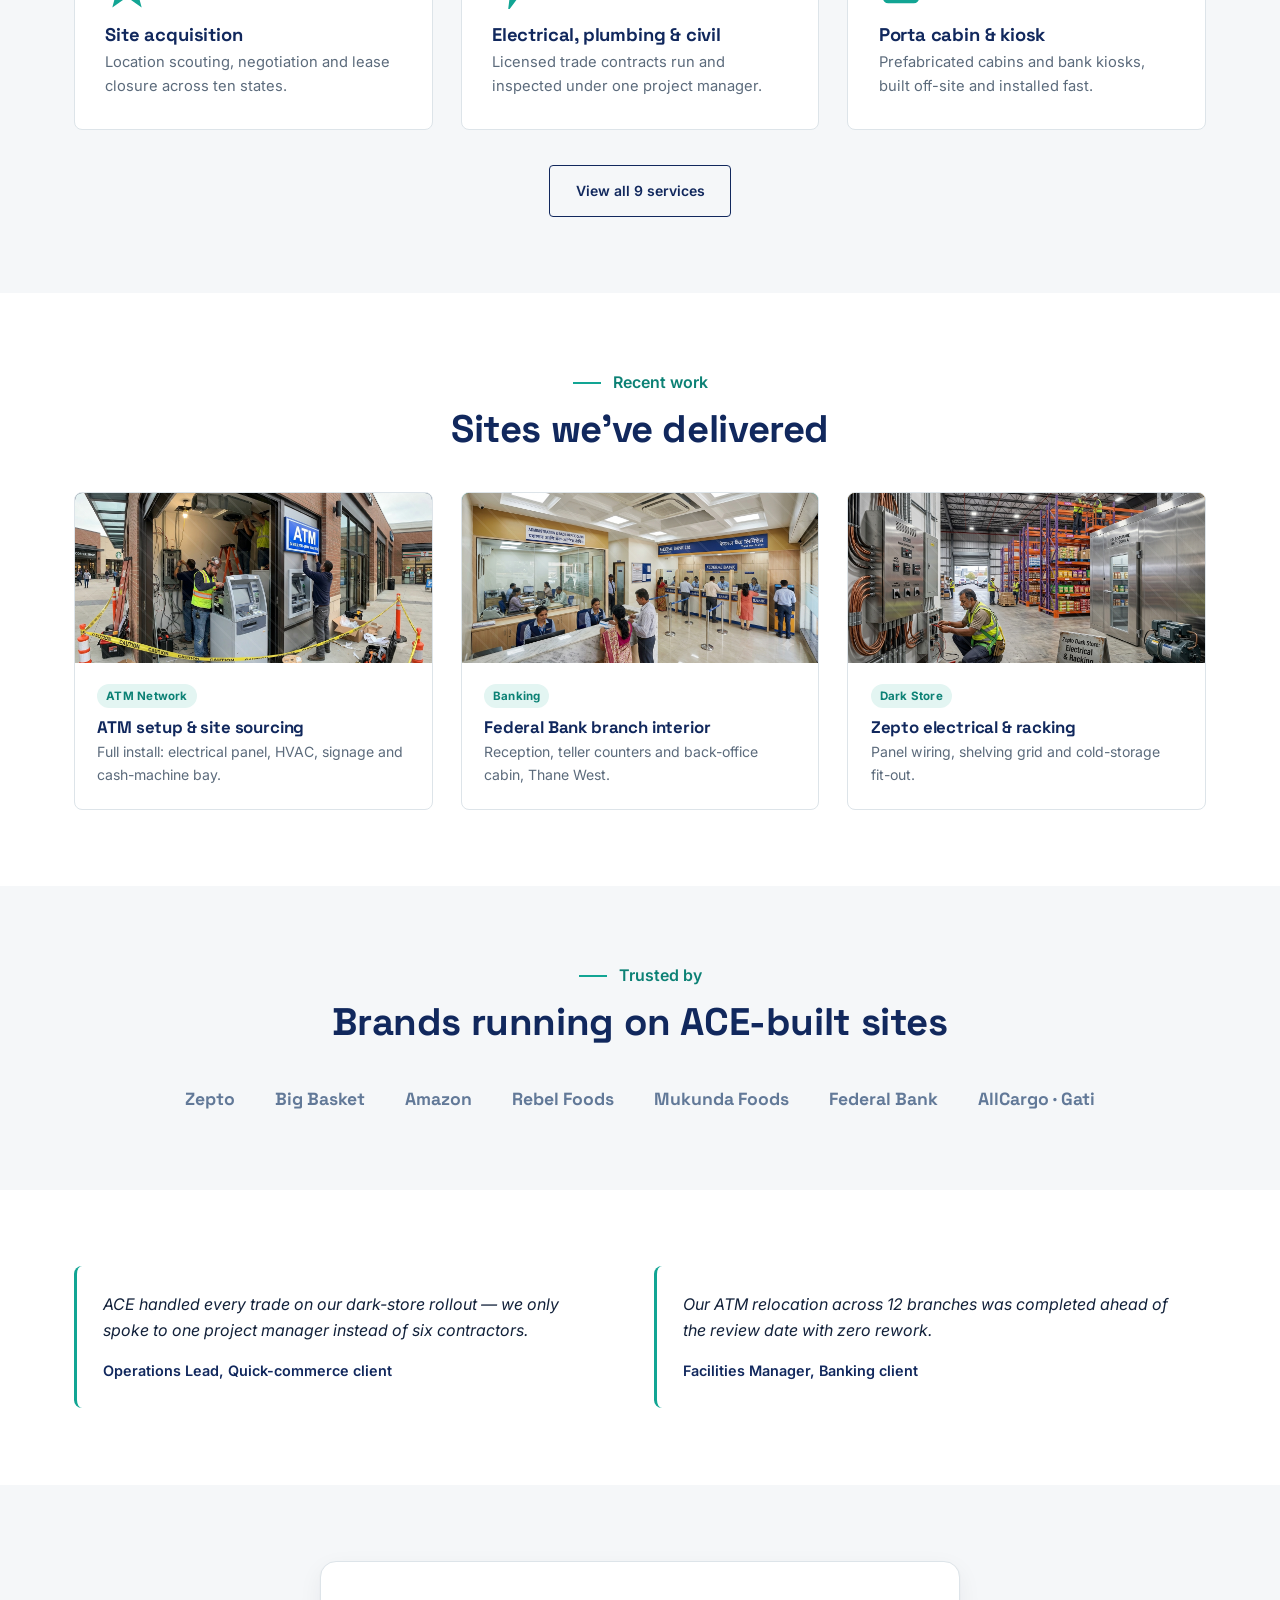
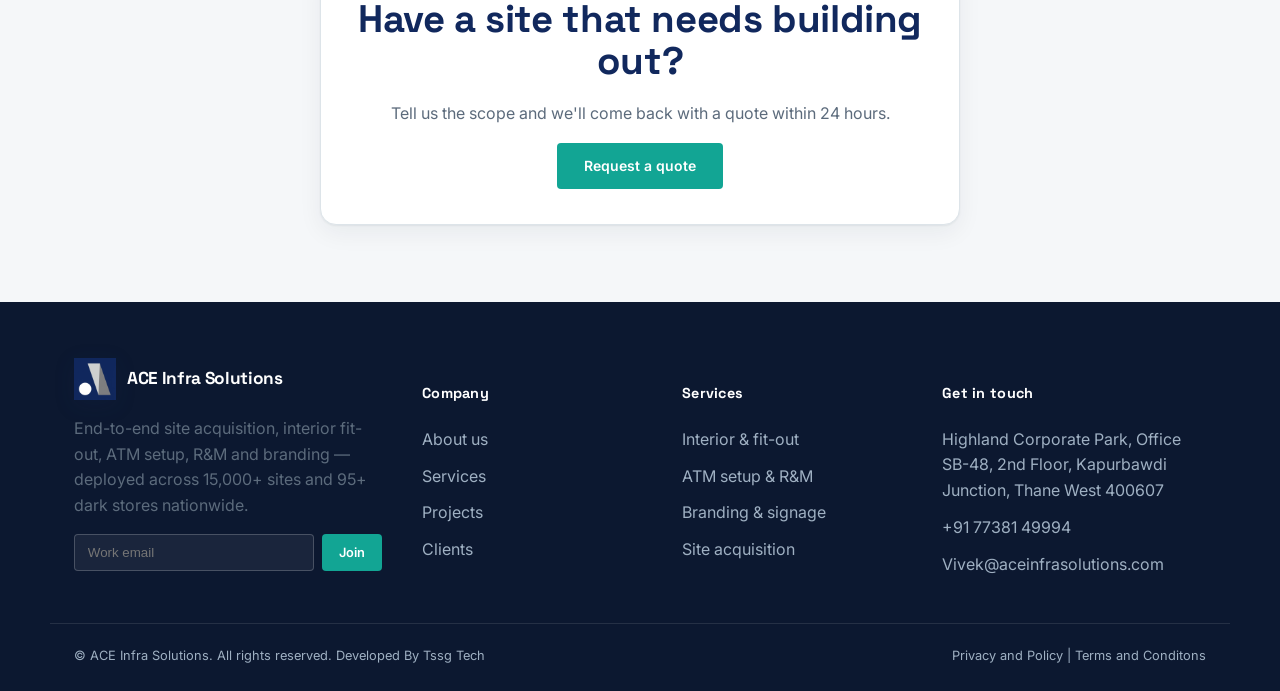
==== commit f5dc95f1: "updated file" ====
--- a/index.html
+++ b/index.html
@@ -1,26 +1,34 @@
 <!DOCTYPE html>
 <html lang="en">
+
 <head>
-<meta charset="UTF-8">
-<meta name="viewport" content="width=device-width, initial-scale=1">
-<title>ACE Infra Solutions — Site Acquisition, Interior & ATM Fit-out</title>
-<meta name="description" content="End-to-end site acquisition, interior fit-out, ATM setup, R&M and branding — deployed across 15,000+ sites and 95+ dark stores nationwide.">
-<link rel="preconnect" href="https://fonts.googleapis.com">
-<link href="https://fonts.googleapis.com/css2?family=Space+Grotesk:wght@500;600;700&family=Inter:wght@400;500;600;700&display=swap" rel="stylesheet">
-<link rel="stylesheet" href="css/style.css">
+  <meta charset="UTF-8">
+  <meta name="viewport" content="width=device-width, initial-scale=1">
+  <title>ACE Infra Solutions — Site Acquisition, Interior & ATM Fit-out</title>
+  <meta name="description"
+    content="End-to-end site acquisition, interior fit-out, ATM setup, R&M and branding — deployed across 15,000+ sites and 95+ dark stores nationwide.">
+  <link rel="preconnect" href="https://fonts.googleapis.com">
+  <link
+    href="https://fonts.googleapis.com/css2?family=Space+Grotesk:wght@500;600;700&family=Inter:wght@400;500;600;700&display=swap"
+    rel="stylesheet">
+  <link rel="stylesheet" href="css/style.css">
 </head>
+
 <body>
 
-<header class="site-header">
+  <header class="site-header">
   <div class="container nav">
+
     <a href="index.html" class="brand">
-      <svg class="mark" viewBox="0 0 40 40" fill="none" xmlns="http://www.w3.org/2000/svg">
-        <rect width="40" height="40" rx="8" fill="#12213A"/>
-        <path d="M9 29L19 9L23 20L27 13L31 29" stroke="#12A594" stroke-width="2.6" stroke-linecap="round" stroke-linejoin="round"/>
-        <circle cx="19" cy="9" r="2.2" fill="#F2A93B"/>
-      </svg>
+      <img
+        width="40"
+        height="40"
+        src="images/logo.png"
+        alt="ACE Infra Solutions"
+      >
       ACE Infra Solutions
     </a>
+
     <nav class="nav-links" id="nav-links">
       <a href="index.html" class="active">Home</a>
       <a href="about.html">About</a>
@@ -29,225 +37,329 @@
       <a href="clients.html">Clients</a>
       <a href="contact.html">Contact</a>
     </nav>
+
     <div class="nav-cta">
-      <a href="login.html" class="btn btn-outline" data-auth-link>Client login</a>
-      <button class="btn btn-primary" data-open-modal="modal-quote">Get a quote</button>
-      <button class="nav-toggle" id="nav-toggle" aria-label="Menu"><span></span><span></span><span></span></button>
-    </div>
+
+      <button
+        type="button"
+        class="btn btn-primary"
+        data-open-modal="modal-quote"
+      >
+        Get a quote
+      </button>
+
+      <button
+        type="button"
+        class="nav-toggle"
+        id="nav-toggle"
+        aria-label="Open navigation"
+        aria-controls="nav-links"
+        aria-expanded="false"
+      >
+        <span></span>
+        <span></span>
+        <span></span>
+      </button>
+
+    </div>
+
   </div>
 </header>
 
-<section class="hero">
-  <svg class="blueprint-lines" viewBox="0 0 1200 700" preserveAspectRatio="none" xmlns="http://www.w3.org/2000/svg">
-    <g stroke="#3E5A80" stroke-width="1">
-      <line x1="0" y1="120" x2="1200" y2="120"/><line x1="0" y1="320" x2="1200" y2="320"/><line x1="0" y1="540" x2="1200" y2="540"/>
-      <line x1="200" y1="0" x2="200" y2="700"/><line x1="620" y1="0" x2="620" y2="700"/><line x1="980" y1="0" x2="980" y2="700"/>
-    </g>
-    <circle cx="200" cy="120" r="4" fill="#F2A93B"/><circle cx="980" cy="540" r="4" fill="#12A594"/>
-  </svg>
-  <div class="container hero-grid">
-    <div>
-      <div class="badge">7+ years in site infrastructure</div>
-      <h1 style="margin-top:1rem">We build the physical front line of India's fastest-growing brands</h1>
-      <p class="lead">Site acquisition, interior fit-out, ATM setup, R&amp;M, branding and glow-sign work — delivered on your spec and your budget, one site or five hundred.</p>
-      <div class="hero-actions">
-        <button class="btn btn-primary" data-open-modal="modal-quote">Request a quote</button>
-        <a href="projects.html" class="btn btn-outline on-dark">See our work</a>
-      </div>
-      <div class="hero-stats">
-        <div class="hero-stat"><div class="num">15,000<span class="plus">+</span></div><div class="lbl">Sites &amp; ATMs deployed</div></div>
-        <div class="hero-stat"><div class="num">95<span class="plus">+</span></div><div class="lbl">Dark stores &amp; superstores</div></div>
-        <div class="hero-stat"><div class="num">10</div><div class="lbl">States covered</div></div>
-      </div>
-    </div>
-    <div class="hero-visual">
-      <div class="hero-card">
-        <div class="eyebrow-line" style="color:#12A594">Live project</div>
-        <h4 style="color:#fff;margin-bottom:.3rem">Dark store fit-out — Zepto, Pune</h4>
-        <p style="color:#9FB0C2;font-size:.85rem;margin-bottom:.8rem">Electrical, racking &amp; civil work in progress</p>
-        <div class="progress-track" style="background:rgba(255,255,255,.12)"><div class="progress-fill" style="width:68%"></div></div>
-      </div>
-      <div class="hero-card">
-        <div class="eyebrow-line" style="color:#F2A93B">This week</div>
-        <h4 style="color:#fff;margin-bottom:.3rem">12 ATM relocations — Delhi NCR</h4>
-        <p style="color:#9FB0C2;font-size:.85rem;margin:0">On track for review sign-off</p>
-      </div>
+  <section class="hero">
+    <svg class="blueprint-lines" viewBox="0 0 1200 700" preserveAspectRatio="none" xmlns="http://www.w3.org/2000/svg">
+      <g stroke="#3E5A80" stroke-width="1">
+        <line x1="0" y1="120" x2="1200" y2="120" />
+        <line x1="0" y1="320" x2="1200" y2="320" />
+        <line x1="0" y1="540" x2="1200" y2="540" />
+        <line x1="200" y1="0" x2="200" y2="700" />
+        <line x1="620" y1="0" x2="620" y2="700" />
+        <line x1="980" y1="0" x2="980" y2="700" />
+      </g>
+      <circle cx="200" cy="120" r="4" fill="#F2A93B" />
+      <circle cx="980" cy="540" r="4" fill="#12A594" />
+    </svg>
+    <div class="container hero-grid">
+      <div>
+        <div class="badge">7+ years in site infrastructure</div>
+        <h1 style="margin-top:1rem">We build the physical front line of India's fastest-growing brands</h1>
+        <p class="lead">Site acquisition, interior fit-out, ATM setup, R&amp;M, branding and glow-sign work — delivered
+          on your spec and your budget, one site or five hundred.</p>
+        <div class="hero-actions">
+          <button class="btn btn-primary" data-open-modal="modal-quote">Request a quote</button>
+          <a href="projects.html" class="btn btn-outline on-dark">See our work</a>
+        </div>
+        <div class="hero-stats">
+          <div class="hero-stat">
+            <div class="num">15,000<span class="plus">+</span></div>
+            <div class="lbl">Sites &amp; ATMs deployed</div>
+          </div>
+          <div class="hero-stat">
+            <div class="num">95<span class="plus">+</span></div>
+            <div class="lbl">Dark stores &amp; superstores</div>
+          </div>
+          <div class="hero-stat">
+            <div class="num">10</div>
+            <div class="lbl">States covered</div>
+          </div>
+        </div>
+      </div>
+      <div class="hero-visual">
+        <div class="hero-card">
+          <div class="eyebrow-line" style="color:#12A594">Live project</div>
+          <h4 style="color:#fff;margin-bottom:.3rem">Dark store fit-out — Zepto, Pune</h4>
+          <p style="color:#9FB0C2;font-size:.85rem;margin-bottom:.8rem">Electrical, racking &amp; civil work in progress
+          </p>
+          <div class="progress-track" style="background:rgba(255,255,255,.12)">
+            <div class="progress-fill" style="width:68%"></div>
+          </div>
+        </div>
+        <div class="hero-card">
+          <div class="eyebrow-line" style="color:#F2A93B">This week</div>
+          <h4 style="color:#fff;margin-bottom:.3rem">12 ATM relocations — Delhi NCR</h4>
+          <p style="color:#9FB0C2;font-size:.85rem;margin:0">On track for review sign-off</p>
+        </div>
+      </div>
+    </div>
+  </section>
+
+  <section class="stat-strip section" style="padding:2.6rem 0">
+    <div class="container grid grid-4">
+      <div>
+        <div class="num">15000+</div>
+        <div class="lbl">Sites &amp; ATMs</div>
+      </div>
+      <div>
+        <div class="num">95+</div>
+        <div class="lbl">Dark stores &amp; superstores</div>
+      </div>
+      <div>
+        <div class="num">9</div>
+        <div class="lbl">Core services</div>
+      </div>
+      <div>
+        <div class="num">7+</div>
+        <div class="lbl">Years of leadership experience</div>
+      </div>
+    </div>
+  </section>
+
+  <section class="section">
+    <div class="container">
+      <div class="section-head center">
+        <div class="eyebrow-line" style="justify-content:center">What we do</div>
+        <h2>One partner for the whole site lifecycle</h2>
+        <p class="center">From finding the location to switching on the lights — we run the trades so you don't have to
+          coordinate them.</p>
+      </div>
+      <div class="grid grid-3">
+        <div class="service-card reveal">
+          <svg class="icon" viewBox="0 0 24 24" fill="none" stroke="currentColor" stroke-width="1.8">
+            <path d="M3 21h18M5 21V7l7-4 7 4v14M9 21v-6h6v6" />
+          </svg>
+          <h3>Interior work</h3>
+          <p>Retail, bank, restaurant &amp; ATM interiors finished to spec and on schedule.</p>
+        </div>
+        <div class="service-card reveal">
+          <svg class="icon" viewBox="0 0 24 24" fill="none" stroke="currentColor" stroke-width="1.8">
+            <rect x="4" y="3" width="16" height="18" rx="2" />
+            <path d="M9 8h6M9 12h6M9 16h3" />
+          </svg>
+          <h3>ATM setup &amp; R&amp;M</h3>
+          <p>Site sourcing, installation and running repair &amp; maintenance for banking networks.</p>
+        </div>
+        <div class="service-card reveal">
+          <svg class="icon" viewBox="0 0 24 24" fill="none" stroke="currentColor" stroke-width="1.8">
+            <path d="M4 7h16M4 12h16M4 17h10" />
+            <circle cx="19" cy="17" r="2" />
+          </svg>
+          <h3>Branding &amp; signage</h3>
+          <p>Glow sign boards, acrylic fabricated products and full-site branding rollouts.</p>
+        </div>
+        <div class="service-card reveal">
+          <svg class="icon" viewBox="0 0 24 24" fill="none" stroke="currentColor" stroke-width="1.8">
+            <path d="M12 2l3 7h7l-5.5 4.5L18.5 21 12 16.5 5.5 21l2-7.5L2 9h7z" />
+          </svg>
+          <h3>Site acquisition</h3>
+          <p>Location scouting, negotiation and lease closure across ten states.</p>
+        </div>
+        <div class="service-card reveal">
+          <svg class="icon" viewBox="0 0 24 24" fill="none" stroke="currentColor" stroke-width="1.8">
+            <path d="M13 2L4 14h7l-1 8 9-12h-7z" />
+          </svg>
+          <h3>Electrical, plumbing &amp; civil</h3>
+          <p>Licensed trade contracts run and inspected under one project manager.</p>
+        </div>
+        <div class="service-card reveal">
+          <svg class="icon" viewBox="0 0 24 24" fill="none" stroke="currentColor" stroke-width="1.8">
+            <rect x="3" y="8" width="18" height="12" rx="2" />
+            <path d="M8 8V6a4 4 0 018 0v2" />
+          </svg>
+          <h3>Porta cabin &amp; kiosk</h3>
+          <p>Prefabricated cabins and bank kiosks, built off-site and installed fast.</p>
+        </div>
+      </div>
+      <div class="center" style="margin-top:2.2rem"><a href="services.html" class="btn btn-outline">View all 9
+          services</a></div>
+    </div>
+  </section>
+
+  <section class="section section-alt">
+    <div class="container">
+      <div class="section-head center">
+        <div class="eyebrow-line" style="justify-content:center">Recent work</div>
+        <h2>Sites we've delivered</h2>
+      </div>
+      <div class="grid grid-3">
+        <div class="project-card reveal" onclick="location.href='projects.html'">
+          <div class="project-thumb" style="background:linear-gradient(135deg,#12213A,#1F3A5C)">
+            <img src="images/atm.png" alt="">
+          </div>
+          <div class="project-body"><span class="project-tag">ATM Network</span>
+            <h4>ATM setup &amp; site sourcing</h4>
+            <p>Full install: electrical panel, HVAC, signage and cash-machine bay.</p>
+          </div>
+        </div>
+        <div class="project-card reveal" onclick="location.href='projects.html'">
+          <div class="project-thumb" style="background:linear-gradient(135deg,#0C8175,#12A594)">
+            <img src="images/bank.png" alt="">
+          </div>
+          <div class="project-body"><span class="project-tag">Banking</span>
+            <h4>Federal Bank branch interior</h4>
+            <p>Reception, teller counters and back-office cabin, Thane West.</p>
+          </div>
+        </div>
+        <div class="project-card reveal" onclick="location.href='projects.html'">
+          <div class="project-thumb" style="background:linear-gradient(135deg,#8A5A16,#F2A93B)">
+            <img src="images/dark-store.png" alt="">
+          </div>
+          <div class="project-body"><span class="project-tag">Dark Store</span>
+            <h4>Zepto electrical &amp; racking</h4>
+            <p>Panel wiring, shelving grid and cold-storage fit-out.</p>
+          </div>
+        </div>
+      </div>
+    </div>
+  </section>
+
+  <section class="section">
+    <div class="container">
+      <div class="section-head center">
+        <div class="eyebrow-line" style="justify-content:center">Trusted by</div>
+        <h2>Brands running on ACE-built sites</h2>
+      </div>
+      <div class="client-strip">
+        <span class="client-logo">Zepto</span><span class="client-logo">Big Basket</span><span
+          class="client-logo">Amazon</span>
+        <span class="client-logo">Rebel Foods</span><span class="client-logo">Mukunda Foods</span><span
+          class="client-logo">Federal Bank</span><span class="client-logo">AllCargo · Gati</span>
+      </div>
+    </div>
+  </section>
+
+  <section class="section section-alt">
+    <div class="container">
+      <div class="grid grid-2">
+        <div class="testimonial reveal">
+          <p>ACE handled every trade on our dark-store rollout — we only spoke to one project manager instead of six
+            contractors.</p>
+          <div class="who">Operations Lead, Quick-commerce client</div>
+        </div>
+        <div class="testimonial reveal">
+          <p>Our ATM relocation across 12 branches was completed ahead of the review date with zero rework.</p>
+          <div class="who">Facilities Manager, Banking client</div>
+        </div>
+      </div>
+    </div>
+  </section>
+
+  <section class="section">
+    <div class="container form-card center" style="max-width:640px">
+      <h2>Have a site that needs building out?</h2>
+      <p class="center">Tell us the scope and we'll come back with a quote within 24 hours.</p>
+      <button class="btn btn-primary" data-open-modal="modal-quote">Request a quote</button>
+    </div>
+  </section>
+
+  <footer class="site-footer">
+    <div class="container footer-grid">
+      <div>
+        <div class="brand" style="color:#fff;margin-bottom:1rem">
+          <img width="40" height="40" src="images/logo.png" alt="">
+          ACE Infra Solutions
+        </div>
+        <p style="max-width:32ch">End-to-end site acquisition, interior fit-out, ATM setup, R&amp;M and branding —
+          deployed across 15,000+ sites and 95+ dark stores nationwide.</p>
+        <form id="newsletter-form" style="display:flex;gap:.5rem;margin-top:1rem;max-width:340px">
+          <input type="email" required placeholder="Work email"
+            style="flex:1;padding:.6rem .8rem;border-radius:4px;border:1px solid rgba(255,255,255,.2);background:rgba(255,255,255,.06);color:#fff">
+          <button class="btn btn-primary btn-sm" type="submit">Join</button>
+        </form>
+      </div>
+      <div>
+        <h5>Company</h5>
+        <ul>
+          <li><a href="about.html">About us</a></li>
+          <li><a href="services.html">Services</a></li>
+          <li><a href="projects.html">Projects</a></li>
+          <li><a href="clients.html">Clients</a></li>
+        </ul>
+      </div>
+      <div>
+        <h5>Services</h5>
+        <ul>
+          <li><a href="services.html#interior">Interior &amp; fit-out</a></li>
+          <li><a href="services.html#atm">ATM setup &amp; R&amp;M</a></li>
+          <li><a href="services.html#branding">Branding &amp; signage</a></li>
+          <li><a href="services.html#acquisition">Site acquisition</a></li>
+        </ul>
+      </div>
+      <div>
+        <h5>Get in touch</h5>
+        <ul>
+          <li>Highland Corporate Park, Office SB-48, 2nd Floor, Kapurbawdi Junction, Thane West 400607</li>
+          <li>+91 77381 49994</li>
+          <li>Vivek@aceinfrasolutions.com</li>
+        </ul>
+      </div>
+    </div>
+    <div class="container footer-bottom">
+      <span>&copy; <span data-year></span> ACE Infra Solutions. All rights reserved. Developed By <a href="https://tssgtech.com/">Tssg Tech</a></span>
+      <span><a href="privacy-policy.html">Privacy and Policy</a> | <a href="terms-conditions.html">Terms and Conditons</a></span>
+    </div>
+  </footer>
+
+  <div class="modal-overlay" id="modal-quote">
+    <div class="modal" role="dialog" aria-modal="true" aria-labelledby="quote-title">
+      <button class="modal-close" data-close-modal aria-label="Close">&times;</button>
+      <h3 id="quote-title">Request a project quote</h3>
+      <p class="modal-sub">Tell us about the site and we'll respond within 24 hours.</p>
+      <form data-quote-form>
+        <div class="form-row">
+          <div class="form-field"><label>Full name</label><input name="name" required></div>
+          <div class="form-field"><label>Company</label><input name="company"></div>
+        </div>
+        <div class="form-row">
+          <div class="form-field"><label>Service needed</label>
+            <select name="service">
+              <option>Interior Work</option>
+              <option>ATM Setup &amp; R&amp;M</option>
+              <option>Site Acquisition</option>
+              <option>Branding &amp; Glow Sign</option>
+              <option>Cloud Kitchen Fit-out</option>
+              <option>Electrical / Plumbing / Civil</option>
+            </select>
+          </div>
+          <div class="form-field"><label>City</label><input name="city" required></div>
+        </div>
+        <div class="form-field"><label>Project details</label><textarea name="message" rows="3"
+            placeholder="Number of sites, timeline, budget..."></textarea></div>
+        <button class="btn btn-primary btn-block" type="submit">Submit request</button>
+      </form>
     </div>
   </div>
-</section>
-
-<section class="stat-strip section" style="padding:2.6rem 0">
-  <div class="container grid grid-4">
-    <div><div class="num">15000+</div><div class="lbl">Sites &amp; ATMs</div></div>
-    <div><div class="num">95+</div><div class="lbl">Dark stores &amp; superstores</div></div>
-    <div><div class="num">9</div><div class="lbl">Core services</div></div>
-    <div><div class="num">7+</div><div class="lbl">Years of leadership experience</div></div>
-  </div>
-</section>
-
-<section class="section">
-  <div class="container">
-    <div class="section-head center">
-      <div class="eyebrow-line" style="justify-content:center">What we do</div>
-      <h2>One partner for the whole site lifecycle</h2>
-      <p class="center">From finding the location to switching on the lights — we run the trades so you don't have to coordinate them.</p>
-    </div>
-    <div class="grid grid-3">
-      <div class="service-card reveal">
-        <svg class="icon" viewBox="0 0 24 24" fill="none" stroke="currentColor" stroke-width="1.8"><path d="M3 21h18M5 21V7l7-4 7 4v14M9 21v-6h6v6"/></svg>
-        <h3>Interior work</h3>
-        <p>Retail, bank, restaurant &amp; ATM interiors finished to spec and on schedule.</p>
-      </div>
-      <div class="service-card reveal">
-        <svg class="icon" viewBox="0 0 24 24" fill="none" stroke="currentColor" stroke-width="1.8"><rect x="4" y="3" width="16" height="18" rx="2"/><path d="M9 8h6M9 12h6M9 16h3"/></svg>
-        <h3>ATM setup &amp; R&amp;M</h3>
-        <p>Site sourcing, installation and running repair &amp; maintenance for banking networks.</p>
-      </div>
-      <div class="service-card reveal">
-        <svg class="icon" viewBox="0 0 24 24" fill="none" stroke="currentColor" stroke-width="1.8"><path d="M4 7h16M4 12h16M4 17h10"/><circle cx="19" cy="17" r="2"/></svg>
-        <h3>Branding &amp; signage</h3>
-        <p>Glow sign boards, acrylic fabricated products and full-site branding rollouts.</p>
-      </div>
-      <div class="service-card reveal">
-        <svg class="icon" viewBox="0 0 24 24" fill="none" stroke="currentColor" stroke-width="1.8"><path d="M12 2l3 7h7l-5.5 4.5L18.5 21 12 16.5 5.5 21l2-7.5L2 9h7z"/></svg>
-        <h3>Site acquisition</h3>
-        <p>Location scouting, negotiation and lease closure across ten states.</p>
-      </div>
-      <div class="service-card reveal">
-        <svg class="icon" viewBox="0 0 24 24" fill="none" stroke="currentColor" stroke-width="1.8"><path d="M13 2L4 14h7l-1 8 9-12h-7z"/></svg>
-        <h3>Electrical, plumbing &amp; civil</h3>
-        <p>Licensed trade contracts run and inspected under one project manager.</p>
-      </div>
-      <div class="service-card reveal">
-        <svg class="icon" viewBox="0 0 24 24" fill="none" stroke="currentColor" stroke-width="1.8"><rect x="3" y="8" width="18" height="12" rx="2"/><path d="M8 8V6a4 4 0 018 0v2"/></svg>
-        <h3>Porta cabin &amp; kiosk</h3>
-        <p>Prefabricated cabins and bank kiosks, built off-site and installed fast.</p>
-      </div>
-    </div>
-    <div class="center" style="margin-top:2.2rem"><a href="services.html" class="btn btn-outline">View all 9 services</a></div>
-  </div>
-</section>
-
-<section class="section section-alt">
-  <div class="container">
-    <div class="section-head center">
-      <div class="eyebrow-line" style="justify-content:center">Recent work</div>
-      <h2>Sites we've delivered</h2>
-    </div>
-    <div class="grid grid-3">
-      <div class="project-card reveal" onclick="location.href='projects.html'">
-        <div class="project-thumb" style="background:linear-gradient(135deg,#12213A,#1F3A5C)"><svg viewBox="0 0 24 24" fill="none" stroke="#fff" stroke-width="1.6"><rect x="3" y="8" width="18" height="12" rx="1"/><path d="M8 8V6a4 4 0 018 0v2M9 14h.01M15 14h.01"/></svg></div>
-        <div class="project-body"><span class="project-tag">ATM Network</span><h4>ATM setup &amp; site sourcing</h4><p>Full install: electrical panel, HVAC, signage and cash-machine bay.</p></div>
-      </div>
-      <div class="project-card reveal" onclick="location.href='projects.html'">
-        <div class="project-thumb" style="background:linear-gradient(135deg,#0C8175,#12A594)"><svg viewBox="0 0 24 24" fill="none" stroke="#fff" stroke-width="1.6"><path d="M3 21h18M5 21V7l7-4 7 4v14"/></svg></div>
-        <div class="project-body"><span class="project-tag">Banking</span><h4>Federal Bank branch interior</h4><p>Reception, teller counters and back-office cabin, Thane West.</p></div>
-      </div>
-      <div class="project-card reveal" onclick="location.href='projects.html'">
-        <div class="project-thumb" style="background:linear-gradient(135deg,#8A5A16,#F2A93B)"><svg viewBox="0 0 24 24" fill="none" stroke="#fff" stroke-width="1.6"><path d="M4 21V9l8-6 8 6v12M9 21v-6h6v6"/></svg></div>
-        <div class="project-body"><span class="project-tag">Dark Store</span><h4>Zepto electrical &amp; racking</h4><p>Panel wiring, shelving grid and cold-storage fit-out.</p></div>
-      </div>
-    </div>
-  </div>
-</section>
-
-<section class="section">
-  <div class="container">
-    <div class="section-head center">
-      <div class="eyebrow-line" style="justify-content:center">Trusted by</div>
-      <h2>Brands running on ACE-built sites</h2>
-    </div>
-    <div class="client-strip">
-      <span class="client-logo">Zepto</span><span class="client-logo">Big Basket</span><span class="client-logo">Amazon</span>
-      <span class="client-logo">Rebel Foods</span><span class="client-logo">Mukunda Foods</span><span class="client-logo">Federal Bank</span><span class="client-logo">AllCargo · Gati</span>
-    </div>
-  </div>
-</section>
-
-<section class="section section-alt">
-  <div class="container">
-    <div class="grid grid-2">
-      <div class="testimonial reveal">
-        <p>ACE handled every trade on our dark-store rollout — we only spoke to one project manager instead of six contractors.</p>
-        <div class="who">Operations Lead, Quick-commerce client</div>
-      </div>
-      <div class="testimonial reveal">
-        <p>Our ATM relocation across 12 branches was completed ahead of the review date with zero rework.</p>
-        <div class="who">Facilities Manager, Banking client</div>
-      </div>
-    </div>
-  </div>
-</section>
-
-<section class="section">
-  <div class="container form-card center" style="max-width:640px">
-    <h2>Have a site that needs building out?</h2>
-    <p class="center">Tell us the scope and we'll come back with a quote within 24 hours.</p>
-    <button class="btn btn-primary" data-open-modal="modal-quote">Request a quote</button>
-  </div>
-</section>
-
-<footer class="site-footer">
-  <div class="container footer-grid">
-    <div>
-      <div class="brand" style="color:#fff;margin-bottom:1rem">
-        <svg class="mark" viewBox="0 0 40 40" fill="none"><rect width="40" height="40" rx="8" fill="#0C1830"/><path d="M9 29L19 9L23 20L27 13L31 29" stroke="#12A594" stroke-width="2.6" stroke-linecap="round" stroke-linejoin="round"/><circle cx="19" cy="9" r="2.2" fill="#F2A93B"/></svg>
-        ACE Infra Solutions
-      </div>
-      <p style="max-width:32ch">End-to-end site acquisition, interior fit-out, ATM setup, R&amp;M and branding — deployed across 15,000+ sites and 95+ dark stores nationwide.</p>
-      <form id="newsletter-form" style="display:flex;gap:.5rem;margin-top:1rem;max-width:340px">
-        <input type="email" required placeholder="Work email" style="flex:1;padding:.6rem .8rem;border-radius:4px;border:1px solid rgba(255,255,255,.2);background:rgba(255,255,255,.06);color:#fff">
-        <button class="btn btn-primary btn-sm" type="submit">Join</button>
-      </form>
-    </div>
-    <div>
-      <h5>Company</h5>
-      <ul><li><a href="about.html">About us</a></li><li><a href="services.html">Services</a></li><li><a href="projects.html">Projects</a></li><li><a href="clients.html">Clients</a></li></ul>
-    </div>
-    <div>
-      <h5>Services</h5>
-      <ul><li><a href="services.html#interior">Interior &amp; fit-out</a></li><li><a href="services.html#atm">ATM setup &amp; R&amp;M</a></li><li><a href="services.html#branding">Branding &amp; signage</a></li><li><a href="services.html#acquisition">Site acquisition</a></li></ul>
-    </div>
-    <div>
-      <h5>Get in touch</h5>
-      <ul>
-        <li>Highland Corporate Park, Office SB-48, 2nd Floor, Kapurbawdi Junction, Thane West 400607</li>
-        <li>+91 77381 49994</li>
-        <li>Vivek@aceinfrasolutions.com</li>
-      </ul>
-    </div>
-  </div>
-  <div class="container footer-bottom">
-    <span>&copy; <span data-year></span> ACE Infra Solutions. All rights reserved. GST 27BKMPS5822F1ZT</span>
-    <span>Efficiency. Quality. Excellence.</span>
-  </div>
-</footer>
-
-<div class="modal-overlay" id="modal-quote">
-  <div class="modal" role="dialog" aria-modal="true" aria-labelledby="quote-title">
-    <button class="modal-close" data-close-modal aria-label="Close">&times;</button>
-    <h3 id="quote-title">Request a project quote</h3>
-    <p class="modal-sub">Tell us about the site and we'll respond within 24 hours.</p>
-    <form data-quote-form>
-      <div class="form-row">
-        <div class="form-field"><label>Full name</label><input name="name" required></div>
-        <div class="form-field"><label>Company</label><input name="company"></div>
-      </div>
-      <div class="form-row">
-        <div class="form-field"><label>Service needed</label>
-          <select name="service">
-            <option>Interior Work</option><option>ATM Setup &amp; R&amp;M</option><option>Site Acquisition</option>
-            <option>Branding &amp; Glow Sign</option><option>Cloud Kitchen Fit-out</option><option>Electrical / Plumbing / Civil</option>
-          </select>
-        </div>
-        <div class="form-field"><label>City</label><input name="city" required></div>
-      </div>
-      <div class="form-field"><label>Project details</label><textarea name="message" rows="3" placeholder="Number of sites, timeline, budget..."></textarea></div>
-      <button class="btn btn-primary btn-block" type="submit">Submit request</button>
-    </form>
-  </div>
-</div>
-
-<script src="js/main.js"></script>
+
+  <script src="js/main.js"></script>
 </body>
-</html>
+
+</html>
--- a/css/style.css
+++ b/css/style.css
@@ -5,7 +5,7 @@
    ============================================================ */
 :root {
   /* ---- Brand tokens (edit these 3 to re-skin from a new logo) ---- */
-  --logo-primary: #12213a; /* deep navy   – from ACE logo mark   */
+  --logo-primary: #11285D; /* deep navy   – from ACE logo mark   */
   --logo-accent-1: #12a594; /* teal        – site/report slides   */
   --logo-accent-2: #f2a93b; /* amber       – call-outs, warnings  */
 
@@ -206,129 +206,673 @@
   color: #fff;
 }
 
-/* ---------------- Header ---------------- */
+/* =========================================================
+   PREMIUM ACE INFRA HEADER
+========================================================= */
+
 .site-header {
   position: sticky;
   top: 0;
-  z-index: 200;
-  background: rgba(245, 247, 249, 0.85);
-  backdrop-filter: blur(10px);
-  border-bottom: 1px solid var(--color-border);
-}
+  z-index: 9999;
+  width: 100%;
+  background: rgba(255, 255, 255, 0.82);
+  border-bottom: 1px solid rgba(17, 40, 93, 0.08);
+  backdrop-filter: blur(18px);
+  -webkit-backdrop-filter: blur(18px);
+  transition:
+    background 0.3s var(--ease),
+    box-shadow 0.3s var(--ease),
+    border-color 0.3s var(--ease);
+
+
+}
+
+/* subtle premium top line */
+.site-header::before {
+  content: "";
+  position: absolute;
+  top: 0;
+  left: 0;
+  right: 0;
+  height: 2px;
+  background: linear-gradient(
+    90deg,
+    var(--logo-primary),
+    var(--logo-accent-1),
+    var(--logo-accent-2),
+    var(--logo-primary)
+  );
+  background-size: 200% 100%;
+  animation: headerGradient 8s linear infinite;
+}
+
+@keyframes headerGradient {
+  0% {
+    background-position: 0% 50%;
+  }
+
+  100% {
+    background-position: 200% 50%;
+  }
+}
+
+
+/* =========================================================
+   NAVIGATION WRAPPER
+========================================================= */
+
 .nav {
+  min-height: 78px;
   display: flex;
   align-items: center;
   justify-content: space-between;
-  padding: 1rem 0;
-}
+  gap: 1.5rem;
+}
+
+
+/* =========================================================
+   BRAND
+========================================================= */
+
 .brand {
+  position: relative;
+  display: inline-flex;
+  align-items: center;
+  gap: 0.7rem;
+
+  font-family: var(--font-display);
+  font-weight: 700;
+  font-size: 1.08rem;
+  letter-spacing: -0.02em;
+
+  color: var(--color-primary);
+  text-decoration: none;
+
+  white-space: nowrap;
+  z-index: 10001;
+
+  transition:
+    color 0.25s var(--ease),
+    transform 0.25s var(--ease);
+}
+
+.brand:hover {
+  color: var(--logo-accent-1);
+  transform: translateY(-1px);
+}
+
+
+/* Logo */
+
+.brand img,
+.brand .mark {
+  width: 42px;
+  height: 42px;
+  object-fit: contain;
+  flex-shrink: 0;
+
+  filter: drop-shadow(0 5px 10px rgba(17, 40, 93, 0.12));
+
+  transition:
+    transform 0.35s var(--ease),
+    filter 0.35s var(--ease);
+}
+
+.brand:hover img,
+.brand:hover .mark {
+  transform: rotate(-3deg) scale(1.05);
+  filter: drop-shadow(0 8px 16px rgba(17, 40, 93, 0.18));
+}
+
+
+/* =========================================================
+   NAV LINKS
+========================================================= */
+
+.nav-links {
   display: flex;
   align-items: center;
-  gap: 0.6rem;
-  font-family: var(--font-display);
-  font-weight: 700;
-  font-size: 1.15rem;
+  justify-content: center;
+  gap: clamp(1.1rem, 2.2vw, 2rem);
+
+  margin-left: auto;
+}
+
+.nav-links a {
+  position: relative;
+
+  display: inline-flex;
+  align-items: center;
+
+  padding: 0.5rem 0;
+
+  color: var(--color-text-muted);
+
+  font-family: var(--font-body);
+  font-size: 0.9rem;
+  font-weight: 600;
+  letter-spacing: -0.01em;
+
+  text-decoration: none;
+
+  transition:
+    color 0.25s var(--ease),
+    transform 0.25s var(--ease);
+}
+
+
+/* Hover */
+
+.nav-links a:hover {
   color: var(--color-primary);
-}
-.brand .mark {
-  width: 34px;
-  height: 34px;
-}
-.nav-links {
-  display: flex;
-  gap: 2rem;
-  align-items: center;
-}
-.nav-links a {
-  font-weight: 500;
-  font-size: 0.92rem;
-  color: var(--color-text-muted);
-  position: relative;
-  padding: 0.3rem 0;
-}
-.nav-links a:hover,
+  transform: translateY(-1px);
+}
+
+
+/* Animated underline */
+
+.nav-links a::after {
+  content: "";
+
+  position: absolute;
+  left: 50%;
+  bottom: 0;
+
+  width: 0;
+  height: 2px;
+
+  border-radius: 999px;
+
+  background: linear-gradient(
+    90deg,
+    var(--logo-accent-1),
+    var(--logo-accent-2)
+  );
+
+  transform: translateX(-50%);
+
+  transition:
+    width 0.3s var(--ease),
+    opacity 0.3s var(--ease);
+}
+
+.nav-links a:hover::after,
+.nav-links a.active::after {
+  width: 100%;
+}
+
+
+/* Active */
+
 .nav-links a.active {
   color: var(--color-primary);
 }
-.nav-links a.active::after {
-  content: "";
-  position: absolute;
-  left: 0;
-  right: 0;
-  bottom: -4px;
-  height: 2px;
-  background: var(--color-accent);
-}
+
+
+/* =========================================================
+   CTA AREA
+========================================================= */
+
 .nav-cta {
   display: flex;
-  gap: 0.75rem;
   align-items: center;
-}
+  justify-content: flex-end;
+  gap: 0.7rem;
+
+  margin-left: 0.5rem;
+}
+
+
+/* =========================================================
+   GET QUOTE BUTTON
+   Works with your existing .btn-primary
+========================================================= */
+
+.nav-cta .btn-primary {
+  position: relative;
+  isolation: isolate;
+
+  display: inline-flex;
+  align-items: center;
+  justify-content: center;
+
+  min-height: 44px;
+  padding: 0.7rem 1.25rem;
+
+  border: 1px solid rgba(17, 40, 93, 0.1);
+  border-radius: 999px;
+
+  background: var(--color-primary);
+  color: #fff;
+
+  font-family: var(--font-body);
+  font-size: 0.88rem;
+  font-weight: 700;
+  letter-spacing: 0.01em;
+
+  box-shadow:
+    0 8px 20px rgba(17, 40, 93, 0.16),
+    inset 0 1px 0 rgba(255, 255, 255, 0.14);
+
+  overflow: hidden;
+
+  transition:
+    transform 0.3s var(--ease),
+    box-shadow 0.3s var(--ease),
+    background 0.3s var(--ease);
+}
+
+
+/* Shine */
+
+.nav-cta .btn-primary::before {
+  content: "";
+
+  position: absolute;
+  top: 0;
+  left: -120%;
+
+  width: 70%;
+  height: 100%;
+
+  background: linear-gradient(
+    100deg,
+    transparent,
+    rgba(255, 255, 255, 0.25),
+    transparent
+  );
+
+  transform: skewX(-20deg);
+
+  transition: left 0.6s var(--ease);
+
+  z-index: -1;
+}
+
+.nav-cta .btn-primary:hover::before {
+  left: 140%;
+}
+
+.nav-cta .btn-primary:hover {
+  transform: translateY(-2px);
+
+  background: var(--color-primary-700);
+
+  box-shadow:
+    0 12px 28px rgba(17, 40, 93, 0.23),
+    0 0 0 4px rgba(18, 165, 148, 0.08);
+}
+
+.nav-cta .btn-primary:active {
+  transform: translateY(0);
+}
+
+
+/* =========================================================
+   MOBILE MENU BUTTON
+========================================================= */
+
 .nav-toggle {
+  position: relative;
+
   display: none;
-  background: none;
-  border: none;
-  width: 40px;
-  height: 40px;
-  position: relative;
-}
+
+  width: 44px;
+  height: 44px;
+
+  padding: 0;
+
+  border: 1px solid rgba(17, 40, 93, 0.1);
+  border-radius: 12px;
+
+  background: rgba(255, 255, 255, 0.9);
+
+  cursor: pointer;
+
+  box-shadow:
+    0 5px 16px rgba(17, 40, 93, 0.08);
+
+  transition:
+    background 0.25s var(--ease),
+    border-color 0.25s var(--ease),
+    transform 0.25s var(--ease),
+    box-shadow 0.25s var(--ease);
+
+  z-index: 10002;
+}
+
+.nav-toggle:hover {
+  background: var(--color-primary);
+  border-color: var(--color-primary);
+
+  transform: translateY(-1px);
+
+  box-shadow:
+    0 8px 20px rgba(17, 40, 93, 0.18);
+}
+
+
+/* Hamburger */
+
 .nav-toggle span {
   position: absolute;
-  left: 8px;
-  right: 8px;
+  left: 11px;
+  right: 11px;
+
   height: 2px;
+
+  border-radius: 999px;
+
   background: var(--color-primary);
+
   transition:
-    transform 0.25s var(--ease),
-    opacity 0.25s var(--ease);
-}
+    transform 0.3s var(--ease),
+    opacity 0.25s var(--ease),
+    background 0.25s var(--ease);
+}
+
+.nav-toggle:hover span {
+  background: #fff;
+}
+
 .nav-toggle span:nth-child(1) {
-  top: 13px;
-}
+  top: 14px;
+}
+
 .nav-toggle span:nth-child(2) {
-  top: 19px;
-}
+  top: 21px;
+}
+
 .nav-toggle span:nth-child(3) {
-  top: 25px;
-}
+  top: 28px;
+}
+
+
+/* Open animation */
+
 .nav-toggle.open span:nth-child(1) {
-  transform: translateY(6px) rotate(45deg);
-}
+  transform: translateY(7px) rotate(45deg);
+}
+
 .nav-toggle.open span:nth-child(2) {
   opacity: 0;
-}
+  transform: scaleX(0);
+}
+
 .nav-toggle.open span:nth-child(3) {
-  transform: translateY(-6px) rotate(-45deg);
-}
+  transform: translateY(-7px) rotate(-45deg);
+}
+
+
+/* =========================================================
+   TABLET
+========================================================= */
+
+@media (max-width: 1050px) {
+
+  .nav {
+    min-height: 72px;
+  }
+
+  .nav-links {
+    gap: 1.1rem;
+  }
+
+  .nav-links a {
+    font-size: 0.84rem;
+  }
+
+  .brand {
+    font-size: 1rem;
+  }
+
+  .brand img,
+  .brand .mark {
+    width: 38px;
+    height: 38px;
+  }
+
+  .nav-cta .btn-primary {
+    min-height: 42px;
+    padding-inline: 1rem;
+  }
+}
+
+
+/* =========================================================
+   MOBILE MENU
+========================================================= */
 
 @media (max-width: 900px) {
+
+  .site-header {
+    background: rgba(255, 255, 255, 0.92);
+  }
+
+  .nav {
+    min-height: 68px;
+    gap: 0.75rem;
+  }
+
+
+  /* Keep brand + CTA above menu */
+
+  .brand {
+    z-index: 10002;
+  }
+
+
+  /* Hide desktop nav */
+
   .nav-links {
     position: fixed;
-    inset: 68px 0 0 0;
-    background: var(--color-primary);
+    top: 0;
+    right: 0;
+    left: auto;
+
+    width: min(88vw, 380px);
+    height: 100dvh;
+
+    margin: 0;
+    padding:
+      6.5rem
+      1.5rem
+      2rem;
+
+    display: flex;
     flex-direction: column;
+    align-items: stretch;
     justify-content: flex-start;
-    padding: 2rem 1.5rem;
-    gap: 1.5rem;
-    transform: translateX(100%);
-    transition: transform 0.35s var(--ease);
-  }
+
+    gap: 0.45rem;
+
+    background:
+      linear-gradient(
+        145deg,
+        #0c1830 0%,
+        #11285d 55%,
+        #102c3b 100%
+      );
+
+    border-left: 1px solid rgba(255, 255, 255, 0.08);
+
+    box-shadow:
+      -20px 0 60px rgba(8, 18, 38, 0.2);
+
+    transform: translateX(105%);
+    visibility: hidden;
+
+    transition:
+      transform 0.4s var(--ease),
+      visibility 0.4s var(--ease);
+
+    overflow-y: auto;
+    z-index: 10002;
+    scale: 0;
+  }
+
+
+  /* Open */
+
   .nav-links.open {
     transform: translateX(0);
-  }
+    visibility: visible;
+    /* display: flex; */
+    scale: 1;
+  }
+
+
+  /* Mobile links */
+
   .nav-links a {
-    color: var(--color-text-on-dark-muted);
-    font-size: 1.1rem;
-  }
+    display: flex;
+    align-items: center;
+
+    min-height: 52px;
+    padding: 0.8rem 1rem;
+
+    border-radius: 12px;
+
+    color: rgba(255, 255, 255, 0.72);
+
+    font-size: 1rem;
+    font-weight: 600;
+
+    transform: none;
+
+    transition:
+      color 0.25s var(--ease),
+      background 0.25s var(--ease),
+      padding-left 0.25s var(--ease);
+  }
+
+
+  .nav-links a::after {
+    display: none;
+  }
+
+
   .nav-links a:hover,
   .nav-links a.active {
     color: #fff;
-  }
+
+    background: rgba(255, 255, 255, 0.08);
+
+    padding-left: 1.25rem;
+  }
+
+
+  .nav-links a.active {
+    box-shadow:
+      inset 3px 0 0 var(--logo-accent-1);
+  }
+
+
+  /* Mobile CTA */
+
+  .nav-cta {
+    margin-left: auto;
+    gap: 0.5rem;
+  }
+
+
+  .nav-cta .btn-primary {
+    min-height: 42px;
+    padding: 0.65rem 1rem;
+
+    font-size: 0.82rem;
+  }
+
+
+  /* Toggle visible */
+
   .nav-toggle {
     display: block;
   }
-  .nav-cta .btn-outline {
-    display: none;
+}
+
+
+/* =========================================================
+   SMALL MOBILE
+========================================================= */
+
+@media (max-width: 575px) {
+
+  .nav {
+    min-height: 64px;
+  }
+
+  .brand {
+    gap: 0.5rem;
+    font-size: 0.9rem;
+  }
+
+  .brand img,
+  .brand .mark {
+    width: 35px;
+    height: 35px;
+  }
+
+
+  .nav-cta .btn-primary {
+    min-height: 40px;
+    padding: 0.6rem 0.85rem;
+
+    font-size: 0.76rem;
+  }
+
+
+  .nav-toggle {
+    width: 42px;
+    height: 42px;
+  }
+
+
+  .nav-links {
+    width: 90vw;
+    padding-top: 6rem;
+  }
+}
+
+
+/* =========================================================
+   VERY SMALL DEVICES
+========================================================= */
+
+@media (max-width: 390px) {
+
+  .brand {
+    font-size: 0;
+  }
+
+  .brand img,
+  .brand .mark {
+    width: 37px;
+    height: 37px;
+  }
+
+  .nav-cta .btn-primary {
+    padding-inline: 0.75rem;
+  }
+}
+
+
+/* =========================================================
+   REDUCED MOTION
+========================================================= */
+
+@media (prefers-reduced-motion: reduce) {
+
+  .site-header::before {
+    animation: none;
+  }
+
+  .site-header *,
+  .site-header *::before,
+  .site-header *::after {
+    transition-duration: 0.01ms !important;
+    animation-duration: 0.01ms !important;
+    animation-iteration-count: 1 !important;
   }
 }
 
@@ -566,10 +1110,13 @@
   position: relative;
   overflow: hidden;
 }
-.project-thumb svg {
-  width: 56px;
-  height: 56px;
-  opacity: 0.9;
+.project-thumb img{
+  width: 100%;
+  height: 100%;
+  overflow: hidden;
+  object-fit: cover;
+  object-position: center ;
+  position: absolute;
 }
 .project-thumb::after {
   content: "";
@@ -730,95 +1277,654 @@
 }
 @media (max-width: 800px) {
   .footer-grid {
-    grid-template-columns: 1fr 1fr;
-  }
-}
-
-/* ---------------- Modal / popups ---------------- */
+    grid-template-columns: 1fr ;
+  }
+}
+
+/* =========================================================
+   PREMIUM QUOTE MODAL
+========================================================= */
+
 .modal-overlay {
   position: fixed;
   inset: 0;
-  background: rgba(12, 24, 48, 0.55);
-  backdrop-filter: blur(3px);
+  z-index: 10000;
+
   display: flex;
   align-items: center;
   justify-content: center;
-  z-index: 1000;
+
+  padding: clamp(0.75rem, 3vw, 1.5rem);
+
+  background: rgba(8, 18, 38, 0.62);
+
+  backdrop-filter: blur(10px);
+  -webkit-backdrop-filter: blur(10px);
+
   opacity: 0;
+  visibility: hidden;
   pointer-events: none;
-  transition: opacity 0.25s var(--ease);
-  padding: 1.5rem;
-}
+
+  transition:
+    opacity 0.3s var(--ease),
+    visibility 0.3s var(--ease);
+}
+
+
+/* =========================================================
+   OPEN STATE
+========================================================= */
+
 .modal-overlay.open {
   opacity: 1;
+  visibility: visible;
   pointer-events: auto;
 }
+
+
+/* =========================================================
+   MODAL CARD
+========================================================= */
+
 .modal {
-  background: var(--color-surface);
-  border-radius: var(--radius-l);
-  max-width: 480px;
-  width: 100%;
-  padding: 2.2rem;
   position: relative;
-  transform: translateY(16px) scale(0.98);
-  transition: transform 0.3s var(--ease);
-  box-shadow: var(--shadow-pop);
-  max-height: 90vh;
+
+  width: min(100%, 560px);
+  max-height: min(88dvh, 720px);
+
+  padding: clamp(1.25rem, 4vw, 2rem);
+
+  background:
+    linear-gradient(
+      145deg,
+      rgba(255, 255, 255, 0.99),
+      rgba(247, 250, 252, 0.98)
+    );
+
+  border: 1px solid rgba(17, 40, 93, 0.09);
+  border-radius: clamp(16px, 3vw, 24px);
+
+  box-shadow:
+    0 30px 80px rgba(8, 18, 38, 0.25),
+    0 8px 30px rgba(17, 40, 93, 0.1),
+    inset 0 1px 0 rgba(255, 255, 255, 0.9);
+
   overflow-y: auto;
-}
+  overflow-x: hidden;
+
+  transform:
+    translateY(20px)
+    scale(0.97);
+
+  transition:
+    transform 0.35s var(--ease);
+
+  scrollbar-width: thin;
+  scrollbar-color:
+    rgba(17, 40, 93, 0.25)
+    transparent;
+}
+
+
+/* Modal open animation */
+
 .modal-overlay.open .modal {
-  transform: translateY(0) scale(1);
-}
+  transform:
+    translateY(0)
+    scale(1);
+}
+
+
+/* =========================================================
+   TOP ACCENT
+========================================================= */
+
+.modal::before {
+  content: "";
+
+  position: absolute;
+  top: 0;
+  left: 0;
+  right: 0;
+
+  height: 3px;
+
+  border-radius: 24px 24px 0 0;
+
+  background:
+    linear-gradient(
+      90deg,
+      var(--logo-primary),
+      var(--logo-accent-1),
+      var(--logo-accent-2)
+    );
+}
+
+
+/* =========================================================
+   CLOSE BUTTON
+========================================================= */
+
 .modal-close {
   position: absolute;
+
   top: 1rem;
   right: 1rem;
-  background: none;
-  border: none;
-  width: 32px;
-  height: 32px;
+
+  width: 38px;
+  height: 38px;
+
+  display: flex;
+  align-items: center;
+  justify-content: center;
+
+  padding: 0;
+
+  border: 1px solid rgba(17, 40, 93, 0.08);
+  border-radius: 50%;
+
+  background: rgba(238, 242, 245, 0.8);
+
   color: var(--color-text-muted);
-}
+
+  font-size: 1.45rem;
+  line-height: 1;
+
+  cursor: pointer;
+
+  transition:
+    color 0.25s var(--ease),
+    background 0.25s var(--ease),
+    transform 0.25s var(--ease),
+    border-color 0.25s var(--ease);
+}
+
+.modal-close:hover {
+  color: #fff;
+  background: var(--color-primary);
+  border-color: var(--color-primary);
+
+  transform: rotate(90deg);
+}
+
+
+/* =========================================================
+   MODAL HEADER
+========================================================= */
+
 .modal h3 {
-  margin-bottom: 0.3rem;
-}
+  margin: 0;
+
+  padding-right: 3rem;
+
+  color: var(--color-primary);
+
+  font-family: var(--font-display);
+  font-size: clamp(1.35rem, 3vw, 1.75rem);
+  font-weight: 700;
+  line-height: 1.2;
+  letter-spacing: -0.025em;
+}
+
 .modal .modal-sub {
+  margin: 0.45rem 0 1.35rem;
+
+  max-width: 46ch;
+
   color: var(--color-text-muted);
-  font-size: 0.9rem;
-  margin-bottom: 1.4rem;
-}
+
+  font-size: 0.88rem;
+  line-height: 1.55;
+}
+
+
+/* =========================================================
+   FORM
+========================================================= */
+
+.modal form {
+  display: flex;
+  flex-direction: column;
+  gap: 0.9rem;
+}
+
+
+/* Two-column fields */
+
+.form-row {
+  display: grid;
+  grid-template-columns: repeat(2, minmax(0, 1fr));
+  gap: 0.8rem;
+}
+
+
+/* Individual field */
+
+.form-field {
+  min-width: 0;
+
+  display: flex;
+  flex-direction: column;
+  gap: 0.35rem;
+}
+
+
+/* Labels */
+
+.modal .form-field label {
+  color: var(--color-text);
+
+  font-size: 0.78rem;
+  font-weight: 700;
+  line-height: 1.3;
+}
+
+
+/* Inputs */
+
+.modal .form-field input,
+.modal .form-field select,
+.modal .form-field textarea {
+  width: 100%;
+  max-width: 100%;
+
+  box-sizing: border-box;
+
+  border: 1px solid var(--color-border);
+  border-radius: 10px;
+
+  background: #fff;
+
+  color: var(--color-text);
+
+  font-family: var(--font-body);
+  font-size: 0.86rem;
+
+  outline: none;
+
+  transition:
+    border-color 0.25s var(--ease),
+    box-shadow 0.25s var(--ease),
+    background 0.25s var(--ease);
+}
+
+
+/* Input sizing */
+
+.modal .form-field input,
+.modal .form-field select {
+  height: 42px;
+  padding: 0 0.8rem;
+}
+
+.modal .form-field textarea {
+  min-height: 82px;
+  padding: 0.7rem 0.8rem;
+
+  resize: vertical;
+}
+
+
+/* Placeholder */
+
+.modal .form-field input::placeholder,
+.modal .form-field textarea::placeholder {
+  color: #9aa6b3;
+}
+
+
+/* Focus */
+
+.modal .form-field input:focus,
+.modal .form-field select:focus,
+.modal .form-field textarea:focus {
+  border-color: var(--color-accent);
+
+  background: #fff;
+
+  box-shadow:
+    0 0 0 3px rgba(18, 165, 148, 0.1);
+}
+
+
+/* =========================================================
+   SELECT
+========================================================= */
+
+.modal .form-field select {
+  cursor: pointer;
+}
+
+
+/* =========================================================
+   SUBMIT BUTTON
+========================================================= */
+
+.modal .btn-block {
+  position: relative;
+
+  width: 100%;
+  min-height: 46px;
+
+  margin-top: 0.25rem;
+
+  border-radius: 11px;
+
+  font-weight: 700;
+
+  box-shadow:
+    0 8px 20px rgba(17, 40, 93, 0.15);
+
+  overflow: hidden;
+
+  transition:
+    transform 0.25s var(--ease),
+    box-shadow 0.25s var(--ease);
+}
+
+.modal .btn-block:hover {
+  transform: translateY(-2px);
+
+  box-shadow:
+    0 12px 26px rgba(17, 40, 93, 0.2);
+}
+
+
+/* =========================================================
+   MODAL SCROLLBAR
+========================================================= */
+
+.modal::-webkit-scrollbar {
+  width: 6px;
+}
+
+.modal::-webkit-scrollbar-track {
+  background: transparent;
+}
+
+.modal::-webkit-scrollbar-thumb {
+  background: rgba(17, 40, 93, 0.2);
+  border-radius: 999px;
+}
+
+.modal::-webkit-scrollbar-thumb:hover {
+  background: rgba(17, 40, 93, 0.35);
+}
+
+
+/* =========================================================
+   TABLET
+========================================================= */
+
+@media (max-width: 700px) {
+
+  .modal-overlay {
+    padding: 1rem;
+  }
+
+  .modal {
+    width: 100%;
+    max-height: 90dvh;
+
+    padding: 1.4rem;
+
+    border-radius: 18px;
+  }
+
+  .modal .modal-sub {
+    margin-bottom: 1.1rem;
+  }
+
+  .form-row {
+    gap: 0.7rem;
+  }
+}
+
+
+/* =========================================================
+   MOBILE
+========================================================= */
+
+@media (max-width: 520px) {
+
+  .modal-overlay {
+    align-items: flex-end;
+
+    padding: 0.65rem;
+  }
+
+  .modal {
+    width: 100%;
+
+    max-height: 91dvh;
+
+    padding:
+      1.25rem
+      1rem
+      1rem;
+
+    border-radius: 18px 18px 14px 14px;
+
+    transform:
+      translateY(30px)
+      scale(0.98);
+  }
+
+  .modal-overlay.open .modal {
+    transform:
+      translateY(0)
+      scale(1);
+  }
+
+
+  /* Header */
+
+  .modal h3 {
+    padding-right: 2.7rem;
+
+    font-size: 1.3rem;
+  }
+
+  .modal .modal-sub {
+    margin-top: 0.4rem;
+    margin-bottom: 1rem;
+
+    font-size: 0.8rem;
+    line-height: 1.45;
+  }
+
+
+  /* Single column */
+
+  .form-row {
+    grid-template-columns: 1fr;
+    gap: 0.75rem;
+  }
+
+
+  /* Form */
+
+  .modal form {
+    gap: 0.75rem;
+  }
+
+
+  /* Inputs */
+
+  .modal .form-field input,
+  .modal .form-field select {
+    height: 40px;
+
+    font-size: 0.83rem;
+  }
+
+  .modal .form-field textarea {
+    min-height: 72px;
+
+    font-size: 0.83rem;
+  }
+
+
+  /* Close */
+
+  .modal-close {
+    top: 0.75rem;
+    right: 0.75rem;
+
+    width: 34px;
+    height: 34px;
+
+    font-size: 1.25rem;
+  }
+
+
+  /* Submit */
+
+  .modal .btn-block {
+    min-height: 43px;
+
+    margin-top: 0.1rem;
+  }
+}
+
+
+/* =========================================================
+   VERY SMALL PHONES
+========================================================= */
+
+@media (max-width: 380px) {
+
+  .modal-overlay {
+    padding: 0.4rem;
+  }
+
+  .modal {
+    max-height: 94dvh;
+
+    padding:
+      1.05rem
+      0.85rem
+      0.85rem;
+
+    border-radius: 15px 15px 12px 12px;
+  }
+
+  .modal h3 {
+    font-size: 1.18rem;
+  }
+
+  .modal .modal-sub {
+    font-size: 0.76rem;
+  }
+
+  .modal .form-field label {
+    font-size: 0.72rem;
+  }
+
+  .modal .form-field input,
+  .modal .form-field select {
+    height: 38px;
+  }
+
+  .modal .form-field textarea {
+    min-height: 65px;
+  }
+}
+
+
+/* =========================================================
+   PREVENT PAGE SCROLL WHILE MODAL IS OPEN
+========================================================= */
+
+body.modal-open {
+  overflow: hidden;
+}
+
+
+/* =========================================================
+   TOAST
+========================================================= */
 
 .toast-wrap {
   position: fixed;
-  top: 1.5rem;
-  right: 1.5rem;
-  z-index: 1100;
+
+  top: 1.25rem;
+  right: 1.25rem;
+
+  z-index: 11000;
+
   display: flex;
   flex-direction: column;
   gap: 0.6rem;
-}
+
+  width: min(360px, calc(100vw - 2rem));
+
+  pointer-events: none;
+}
+
 .toast {
-  background: var(--color-primary);
-  color: #fff;
-  padding: 0.9rem 1.2rem;
-  border-radius: var(--radius-s);
-  font-size: 0.88rem;
-  box-shadow: var(--shadow-pop);
   display: flex;
   align-items: center;
-  gap: 0.6rem;
+  gap: 0.65rem;
+
+  width: 100%;
+  box-sizing: border-box;
+
+  padding: 0.85rem 1rem;
+
+  border: 1px solid rgba(255, 255, 255, 0.08);
+  border-left: 3px solid var(--color-accent);
+  border-radius: 12px;
+
+  background:
+    linear-gradient(
+      135deg,
+      rgba(17, 40, 93, 0.98),
+      rgba(12, 24, 48, 0.98)
+    );
+
+  color: #fff;
+
+  font-size: 0.84rem;
+  line-height: 1.4;
+
+  box-shadow:
+    0 18px 45px rgba(8, 18, 38, 0.24);
+
   transform: translateX(120%);
-  transition: transform 0.35s var(--ease);
-  border-left: 3px solid var(--color-accent);
-}
+
+  transition:
+    transform 0.35s var(--ease);
+}
+
 .toast.show {
   transform: translateX(0);
 }
+
 .toast.success {
   border-left-color: var(--color-success);
 }
+
 .toast.error {
   border-left-color: var(--color-danger);
+}
+
+
+/* Mobile toast */
+
+@media (max-width: 520px) {
+
+  .toast-wrap {
+    top: auto;
+    right: 0.75rem;
+    bottom: 0.75rem;
+
+    width: calc(100vw - 1.5rem);
+  }
+
+  .toast {
+    padding: 0.8rem 0.9rem;
+  }
 }
 
 /* ---------------- Utility ---------------- */
@@ -895,3 +2001,415 @@
   color: var(--color-text-on-dark-muted);
   margin: 0;
 }
+
+
+
+/* New Css ---------------------- */
+/* =========================================================
+   PRIVACY POLICY
+========================================================= */
+
+.privacy-head {
+    position: relative;
+    overflow: hidden;
+}
+
+.privacy-head::after {
+    content: "";
+    position: absolute;
+    width: 380px;
+    height: 380px;
+    right: -150px;
+    top: -180px;
+    border-radius: 50%;
+    background: rgba(17, 166, 154, 0.08);
+    pointer-events: none;
+}
+
+.privacy-policy-section {
+    padding: 80px 0 100px;
+    background: #f7f9fb;
+}
+
+.privacy-policy-layout {
+    display: grid;
+    grid-template-columns: 250px minmax(0, 1fr);
+    gap: 55px;
+    align-items: start;
+}
+
+
+/* =========================
+   SIDEBAR
+========================= */
+
+.privacy-sidebar {
+    position: sticky;
+    top: 110px;
+}
+
+.privacy-sidebar-card {
+    background: #ffffff;
+    border: 1px solid #e1e7ee;
+    border-radius: 14px;
+    padding: 20px;
+    box-shadow: 0 12px 35px rgba(15, 30, 55, 0.06);
+}
+
+.privacy-sidebar-card > span {
+    display: block;
+    font-family: "Space Grotesk", sans-serif;
+    font-size: 15px;
+    font-weight: 700;
+    color: #0b1833;
+    padding: 4px 12px 16px;
+    border-bottom: 1px solid #e7ebf0;
+    margin-bottom: 8px;
+}
+
+.privacy-sidebar-card a {
+    display: block;
+    padding: 11px 12px;
+    color: #607087;
+    font-size: 14px;
+    line-height: 1.45;
+    text-decoration: none;
+    border-radius: 7px;
+    transition: all .25s ease;
+}
+
+.privacy-sidebar-card a:hover {
+    color: #0f9f94;
+    background: #eef9f7;
+    padding-left: 17px;
+}
+
+
+/* =========================
+   MAIN CONTENT
+========================= */
+
+.privacy-content {
+    min-width: 0;
+}
+
+.privacy-intro {
+    background: #ffffff;
+    border: 1px solid #e1e7ee;
+    border-radius: 16px;
+    padding: 42px 45px;
+    margin-bottom: 24px;
+    box-shadow: 0 12px 35px rgba(15, 30, 55, 0.05);
+}
+
+.privacy-badge {
+    display: inline-flex;
+    align-items: center;
+    padding: 7px 12px;
+    border-radius: 50px;
+    background: #eaf8f6;
+    color: #109d92;
+    font-family: "Space Grotesk", sans-serif;
+    font-size: 11px;
+    font-weight: 700;
+    letter-spacing: .12em;
+    margin-bottom: 15px;
+}
+
+.privacy-intro h2 {
+    margin: 0 0 14px;
+    color: #0b1833;
+    font-family: "Space Grotesk", sans-serif;
+    font-size: clamp(27px, 3vw, 38px);
+    line-height: 1.15;
+    font-weight: 700;
+}
+
+.privacy-intro p {
+    max-width: 760px;
+    margin: 0;
+    color: #65758a;
+    font-size: 16px;
+    line-height: 1.8;
+}
+
+.privacy-updated {
+    display: inline-block;
+    margin-top: 24px;
+    padding-top: 16px;
+    border-top: 1px solid #e7ebf0;
+    color: #718095;
+    font-size: 13px;
+}
+
+.privacy-updated strong {
+    color: #17243a;
+}
+
+
+/* =========================
+   POLICY BLOCKS
+========================= */
+
+.privacy-block {
+    display: grid;
+    grid-template-columns: 48px minmax(0, 1fr);
+    gap: 22px;
+    padding: 34px 40px;
+    margin-bottom: 18px;
+    background: #ffffff;
+    border: 1px solid #e1e7ee;
+    border-radius: 14px;
+    box-shadow: 0 8px 28px rgba(15, 30, 55, 0.035);
+}
+
+.privacy-number {
+    display: flex;
+    align-items: center;
+    justify-content: center;
+    width: 42px;
+    height: 42px;
+    border-radius: 10px;
+    background: #0b1833;
+    color: #ffffff;
+    font-family: "Space Grotesk", sans-serif;
+    font-size: 12px;
+    font-weight: 700;
+}
+
+.privacy-block h3 {
+    margin: 2px 0 12px;
+    color: #0b1833;
+    font-family: "Space Grotesk", sans-serif;
+    font-size: 21px;
+    line-height: 1.3;
+    font-weight: 700;
+}
+
+.privacy-block p {
+    margin: 0 0 12px;
+    color: #64748b;
+    font-size: 15px;
+    line-height: 1.8;
+}
+
+.privacy-block p:last-child {
+    margin-bottom: 0;
+}
+
+.privacy-block ul {
+    margin: 15px 0 0;
+    padding-left: 20px;
+}
+
+.privacy-block li {
+    color: #64748b;
+    font-size: 15px;
+    line-height: 1.8;
+    margin-bottom: 4px;
+}
+
+.privacy-block li::marker {
+    color: #11a69a;
+}
+
+
+/* =========================
+   CONTACT BOX
+========================= */
+
+.privacy-contact-box {
+    display: flex;
+    align-items: flex-start;
+    gap: 24px;
+    margin-top: 24px;
+    padding: 32px 36px;
+    border-radius: 16px;
+    background: #0b1833;
+    border: 1px solid rgba(255, 255, 255, .08);
+    box-shadow: 0 15px 40px rgba(11, 24, 51, .14);
+}
+
+.privacy-contact-icon {
+    flex: 0 0 auto;
+    width: 50px;
+    height: 50px;
+    display: flex;
+    align-items: center;
+    justify-content: center;
+    border-radius: 12px;
+    background: rgba(17, 166, 154, .14);
+    color: #14b3a5;
+    font-size: 22px;
+}
+
+.privacy-contact-box > div:last-child {
+    min-width: 0;
+}
+
+.privacy-contact-box > div:last-child > span {
+    display: block;
+    margin-bottom: 7px;
+    color: #14b3a5;
+    font-size: 11px;
+    font-weight: 700;
+    letter-spacing: .12em;
+}
+
+.privacy-contact-box h3 {
+    margin: 0 0 9px;
+    color: #ffffff;
+    font-family: "Space Grotesk", sans-serif;
+    font-size: 22px;
+}
+
+.privacy-contact-box p {
+    margin: 0 0 18px;
+    color: #9eabc0;
+    font-size: 14px;
+    line-height: 1.7;
+}
+
+.privacy-contact-details {
+    display: flex;
+    flex-wrap: wrap;
+    gap: 10px 25px;
+}
+
+.privacy-contact-details a {
+    display: inline-flex;
+    align-items: center;
+    gap: 8px;
+    color: #c3cfdf;
+    font-size: 14px;
+    text-decoration: none;
+    transition: color .25s ease;
+}
+
+.privacy-contact-details a:hover {
+    color: #14b3a5;
+}
+
+.privacy-contact-details i {
+    color: #14b3a5;
+}
+
+
+/* =========================================================
+   RESPONSIVE
+========================================================= */
+
+@media (max-width: 991px) {
+
+    .privacy-policy-section {
+        padding: 60px 0 80px;
+    }
+
+    .privacy-policy-layout {
+        grid-template-columns: 1fr;
+        gap: 25px;
+    }
+
+    .privacy-sidebar {
+        position: static;
+    }
+
+    .privacy-sidebar-card {
+        display: flex;
+        flex-wrap: wrap;
+        gap: 5px;
+        padding: 15px;
+    }
+
+    .privacy-sidebar-card > span {
+        width: 100%;
+        margin-bottom: 5px;
+    }
+
+    .privacy-sidebar-card a {
+        padding: 8px 10px;
+    }
+
+    .privacy-sidebar-card a:hover {
+        padding-left: 10px;
+    }
+}
+
+
+@media (max-width: 767px) {
+
+    .privacy-policy-section {
+        padding: 45px 0 60px;
+    }
+
+    .privacy-intro {
+        padding: 30px 25px;
+        border-radius: 12px;
+    }
+
+    .privacy-intro h2 {
+        font-size: 28px;
+    }
+
+    .privacy-intro p {
+        font-size: 14px;
+        line-height: 1.7;
+    }
+
+    .privacy-block {
+        grid-template-columns: 1fr;
+        gap: 15px;
+        padding: 27px 24px;
+        border-radius: 12px;
+    }
+
+    .privacy-number {
+        width: 38px;
+        height: 38px;
+    }
+
+    .privacy-block h3 {
+        font-size: 19px;
+    }
+
+    .privacy-block p,
+    .privacy-block li {
+        font-size: 14px;
+        line-height: 1.7;
+    }
+
+    .privacy-contact-box {
+        flex-direction: column;
+        padding: 27px 24px;
+        gap: 18px;
+    }
+
+    .privacy-contact-details {
+        flex-direction: column;
+        align-items: flex-start;
+    }
+}
+
+
+@media (max-width: 480px) {
+
+    .privacy-sidebar-card {
+        display: block;
+    }
+
+    .privacy-sidebar-card a {
+        padding: 9px 10px;
+    }
+
+    .privacy-intro {
+        padding: 25px 20px;
+    }
+
+    .privacy-block {
+        padding: 24px 20px;
+    }
+
+    .privacy-contact-box {
+        padding: 24px 20px;
+    }
+}
